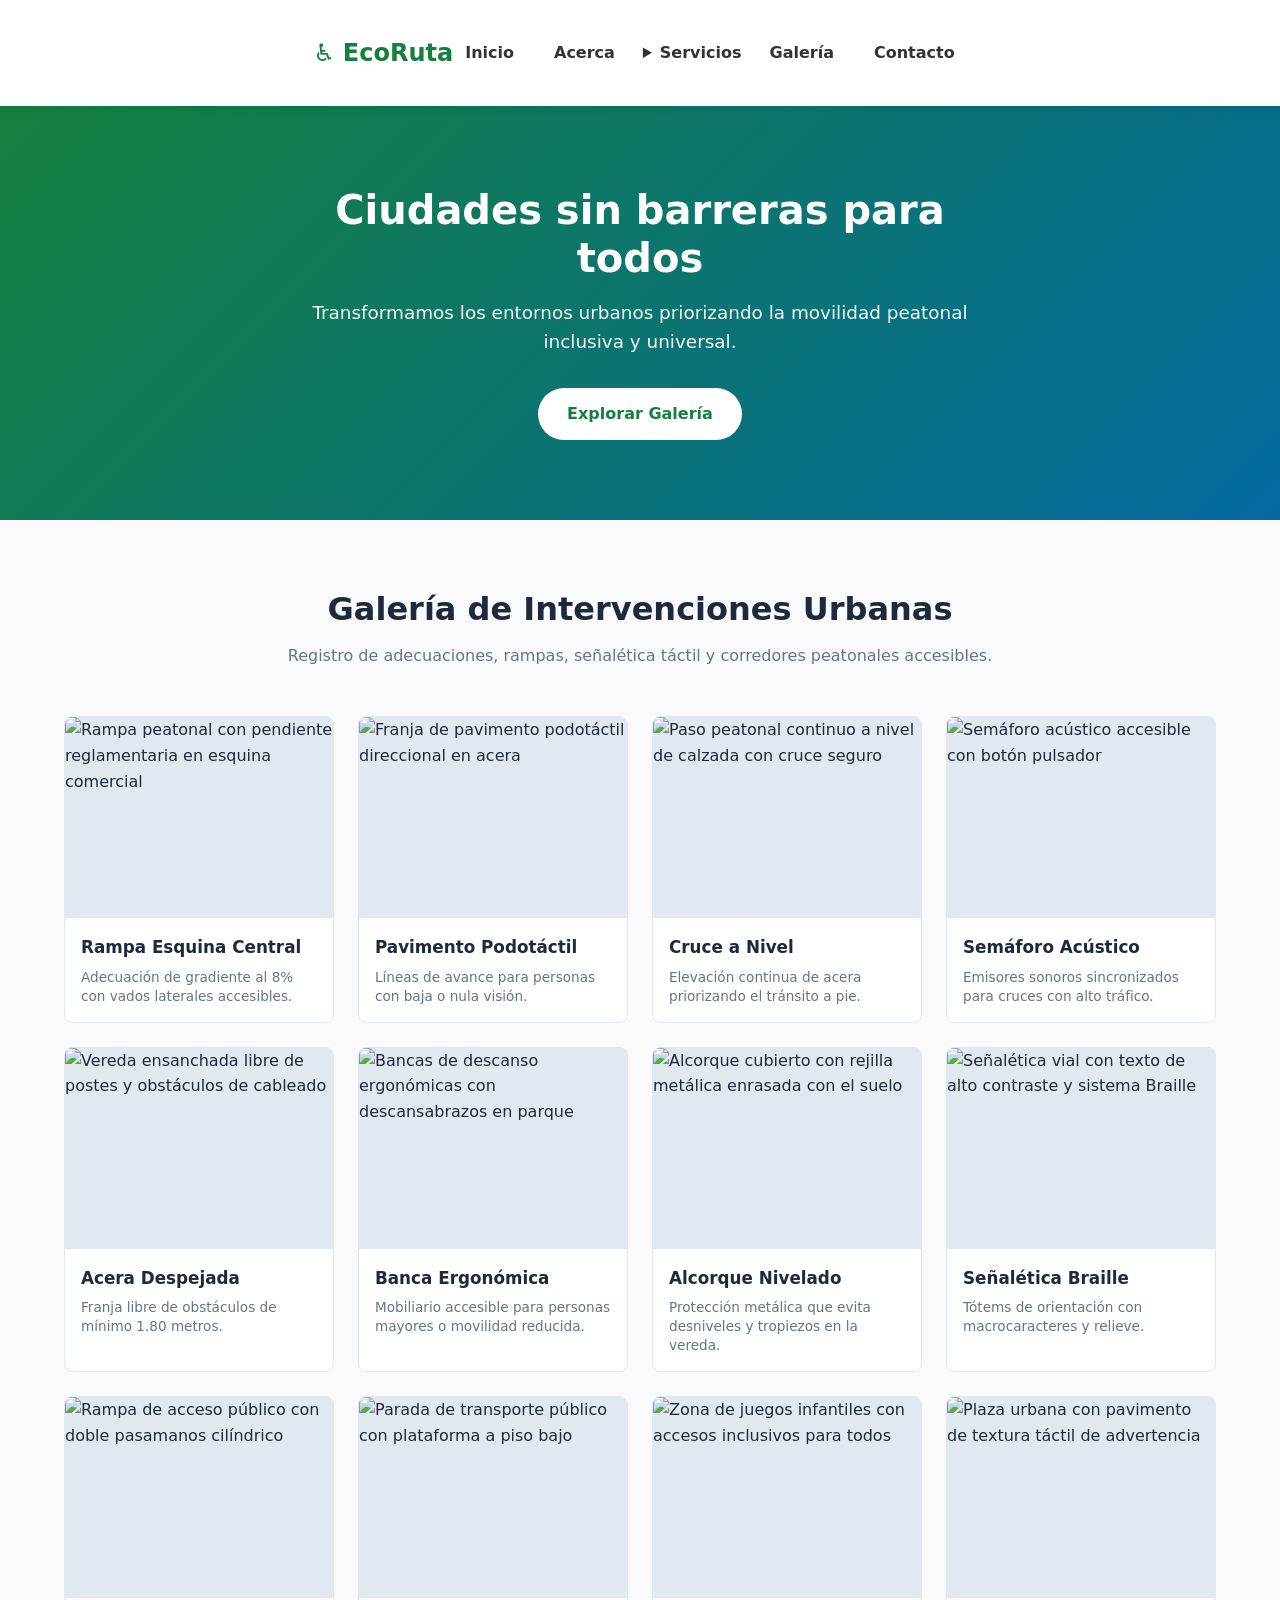
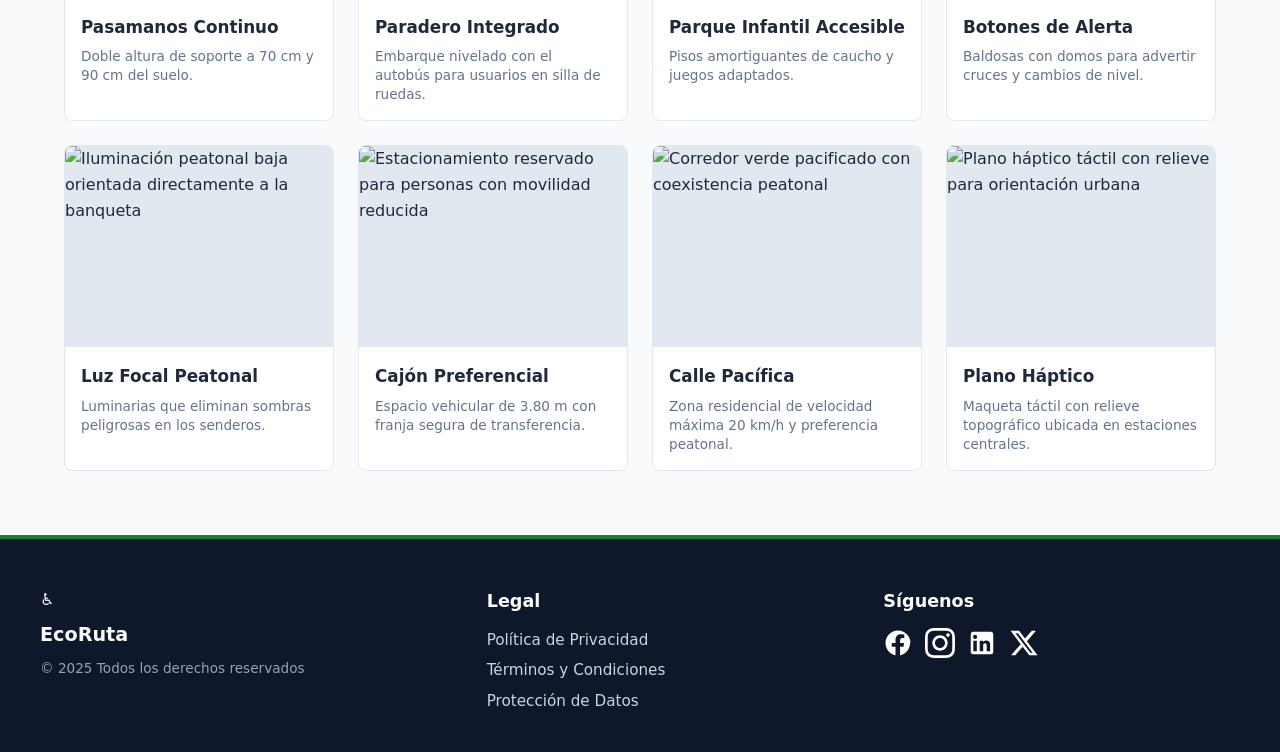
==== index.html @ 99cff878 "Add files via upload" ====
<!DOCTYPE html>
<html lang="es">
<head>
  <meta charset="UTF-8">
  <meta name="viewport" content="width=device-width, initial-scale=1.0">
  <title>EcoRuta - Movilidad Urbana Accesible</title>
  <!-- Hojas de estilo -->
  <link rel="stylesheet" href="estilos.css">
  <link rel="stylesheet" href="he_pie.css">
  <!-- Script del menú responsive -->
  <script src="js/menu.js" defer></script>
</head>
<body>

  <!-- Cabecera y Menú de Navegación -->
  <header class="cabecera">
    <div class="contenedor barra">
      <div class="logo">
        <span class="icono-logo" aria-hidden="true">♿</span> EcoRuta
      </div>
      
      <button id="boton-menu" class="hamburguesa" type="button"
              aria-controls="navegacion" aria-expanded="false" aria-label="Abrir menú">
        <span class="lineas" aria-hidden="true"><span></span><span></span><span></span></span>
        <span id="texto-menu">Menú</span>
      </button>

      <nav id="navegacion" class="navegacion" aria-label="Menú principal">
        <ul class="menu menu-horizontal">
          <li><a href="#inicio">Inicio</a></li>
          <li><a href="#acerca">Acerca</a></li>
          <li class="item-con-submenu">
            <details id="resolver" class="desplegable">
              <summary>Servicios</summary>
              <ul class="submenu submenu-vertical">
                <li><a href="#auditorias">Auditorías Urbanas</a></li>
                <li><a href="#mapas">Mapeo Accesible</a></li>
                <li><a href="#talleres">Talleres y Asesorías</a></li>
              </ul>
            </details>
          </li>
          <li><a href="#galeria">Galería</a></li>
          <li><a href="#contacto">Contacto</a></li>
        </ul>
      </nav>
    </div>
  </header>

  <main>
    <!-- Sección Principal / Hero -->
    <section id="inicio" class="seccion hero">
      <div class="hero-contenido">
        <h1>Ciudades sin barreras para todos</h1>
        <p>Transformamos los entornos urbanos priorizando la movilidad peatonal inclusiva y universal.</p>
        <a href="#galeria" class="boton-cta">Explorar Galería</a>
      </div>
    </section>

    <!-- Sección de Galería -->
    <section id="galeria" class="seccion seccion-galeria">
      <div class="encabezado-seccion">
        <h2>Galería de Intervenciones Urbanas</h2>
        <p>Registro de adecuaciones, rampas, señalética táctil y corredores peatonales accesibles.</p>
      </div>

      <div class="galeria-rejilla">
        <!-- Tarjeta 1 -->
        <article class="tarjeta-galeria">
          <div class="contenedor-img">
            <img src="https://picsum.photos/seed/er1/400/300" alt="Rampa peatonal con pendiente reglamentaria en esquina comercial" loading="lazy">
          </div>
          <div class="info-tarjeta">
            <h3>Rampa Esquina Central</h3>
            <p>Adecuación de gradiente al 8% con vados laterales accesibles.</p>
          </div>
        </article>

        <!-- Tarjeta 2 -->
        <article class="tarjeta-galeria">
          <div class="contenedor-img">
            <img src="https://picsum.photos/seed/er2/400/300" alt="Franja de pavimento podotáctil direccional en acera" loading="lazy">
          </div>
          <div class="info-tarjeta">
            <h3>Pavimento Podotáctil</h3>
            <p>Líneas de avance para personas con baja o nula visión.</p>
          </div>
        </article>

        <!-- Tarjeta 3 -->
        <article class="tarjeta-galeria">
          <div class="contenedor-img">
            <img src="https://picsum.photos/seed/er3/400/300" alt="Paso peatonal continuo a nivel de calzada con cruce seguro" loading="lazy">
          </div>
          <div class="info-tarjeta">
            <h3>Cruce a Nivel</h3>
            <p>Elevación continua de acera priorizando el tránsito a pie.</p>
          </div>
        </article>

        <!-- Tarjeta 4 -->
        <article class="tarjeta-galeria">
          <div class="contenedor-img">
            <img src="https://picsum.photos/seed/er4/400/300" alt="Semáforo acústico accesible con botón pulsador" loading="lazy">
          </div>
          <div class="info-tarjeta">
            <h3>Semáforo Acústico</h3>
            <p>Emisores sonoros sincronizados para cruces con alto tráfico.</p>
          </div>
        </article>

        <!-- Tarjeta 5 -->
        <article class="tarjeta-galeria">
          <div class="contenedor-img">
            <img src="https://picsum.photos/seed/er5/400/300" alt="Vereda ensanchada libre de postes y obstáculos de cableado" loading="lazy">
          </div>
          <div class="info-tarjeta">
            <h3>Acera Despejada</h3>
            <p>Franja libre de obstáculos de mínimo 1.80 metros.</p>
          </div>
        </article>

        <!-- Tarjeta 6 -->
        <article class="tarjeta-galeria">
          <div class="contenedor-img">
            <img src="https://picsum.photos/seed/er6/400/300" alt="Bancas de descanso ergonómicas con descansabrazos en parque" loading="lazy">
          </div>
          <div class="info-tarjeta">
            <h3>Banca Ergonómica</h3>
            <p>Mobiliario accesible para personas mayores o movilidad reducida.</p>
          </div>
        </article>

        <!-- Tarjeta 7 -->
        <article class="tarjeta-galeria">
          <div class="contenedor-img">
            <img src="https://picsum.photos/seed/er7/400/300" alt="Alcorque cubierto con rejilla metálica enrasada con el suelo" loading="lazy">
          </div>
          <div class="info-tarjeta">
            <h3>Alcorque Nivelado</h3>
            <p>Protección metálica que evita desniveles y tropiezos en la vereda.</p>
          </div>
        </article>

        <!-- Tarjeta 8 -->
        <article class="tarjeta-galeria">
          <div class="contenedor-img">
            <img src="https://picsum.photos/seed/er8/400/300" alt="Señalética vial con texto de alto contraste y sistema Braille" loading="lazy">
          </div>
          <div class="info-tarjeta">
            <h3>Señalética Braille</h3>
            <p>Tótems de orientación con macrocaracteres y relieve.</p>
          </div>
        </article>

        <!-- Tarjeta 9 -->
        <article class="tarjeta-galeria">
          <div class="contenedor-img">
            <img src="https://picsum.photos/seed/er9/400/300" alt="Rampa de acceso público con doble pasamanos cilíndrico" loading="lazy">
          </div>
          <div class="info-tarjeta">
            <h3>Pasamanos Continuo</h3>
            <p>Doble altura de soporte a 70 cm y 90 cm del suelo.</p>
          </div>
        </article>

        <!-- Tarjeta 10 -->
        <article class="tarjeta-galeria">
          <div class="contenedor-img">
            <img src="https://picsum.photos/seed/er10/400/300" alt="Parada de transporte público con plataforma a piso bajo" loading="lazy">
          </div>
          <div class="info-tarjeta">
            <h3>Paradero Integrado</h3>
            <p>Embarque nivelado con el autobús para usuarios en silla de ruedas.</p>
          </div>
        </article>

        <!-- Tarjeta 11 -->
        <article class="tarjeta-galeria">
          <div class="contenedor-img">
            <img src="https://picsum.photos/seed/er11/400/300" alt="Zona de juegos infantiles con accesos inclusivos para todos" loading="lazy">
          </div>
          <div class="info-tarjeta">
            <h3>Parque Infantil Accesible</h3>
            <p>Pisos amortiguantes de caucho y juegos adaptados.</p>
          </div>
        </article>

        <!-- Tarjeta 12 -->
        <article class="tarjeta-galeria">
          <div class="contenedor-img">
            <img src="https://picsum.photos/seed/er12/400/300" alt="Plaza urbana con pavimento de textura táctil de advertencia" loading="lazy">
          </div>
          <div class="info-tarjeta">
            <h3>Botones de Alerta</h3>
            <p>Baldosas con domos para advertir cruces y cambios de nivel.</p>
          </div>
        </article>

        <!-- Tarjeta 13 -->
        <article class="tarjeta-galeria">
          <div class="contenedor-img">
            <img src="https://picsum.photos/seed/er13/400/300" alt="Iluminación peatonal baja orientada directamente a la banqueta" loading="lazy">
          </div>
          <div class="info-tarjeta">
            <h3>Luz Focal Peatonal</h3>
            <p>Luminarias que eliminan sombras peligrosas en los senderos.</p>
          </div>
        </article>

        <!-- Tarjeta 14 -->
        <article class="tarjeta-galeria">
          <div class="contenedor-img">
            <img src="https://picsum.photos/seed/er14/400/300" alt="Estacionamiento reservado para personas con movilidad reducida" loading="lazy">
          </div>
          <div class="info-tarjeta">
            <h3>Cajón Preferencial</h3>
            <p>Espacio vehicular de 3.80 m con franja segura de transferencia.</p>
          </div>
        </article>

        <!-- Tarjeta 15 -->
        <article class="tarjeta-galeria">
          <div class="contenedor-img">
            <img src="https://picsum.photos/seed/er15/400/300" alt="Corredor verde pacificado con coexistencia peatonal" loading="lazy">
          </div>
          <div class="info-tarjeta">
            <h3>Calle Pacífica</h3>
            <p>Zona residencial de velocidad máxima 20 km/h y preferencia peatonal.</p>
          </div>
        </article>

        <!-- Tarjeta 16 -->
        <article class="tarjeta-galeria">
          <div class="contenedor-img">
            <img src="https://picsum.photos/seed/er16/400/300" alt="Plano háptico táctil con relieve para orientación urbana" loading="lazy">
          </div>
          <div class="info-tarjeta">
            <h3>Plano Háptico</h3>
            <p>Maqueta táctil con relieve topográfico ubicada en estaciones centrales.</p>
          </div>
        </article>
      </div>
    </section>
  </main>

  <!-- Pie de página corregido (mantiene la misma estructura original con íconos que no se rompen) -->
  <footer id="contacto" class="footer">
    <div class="footer-container">
      <div class="footer-brand">
        <span class="footer-logo" aria-hidden="true">♿</span>
        <p class="brand-nombre">EcoRuta</p>
        <small>© 2025 Todos los derechos reservados</small>
      </div>

      <div class="footer-links">
        <h4>Legal</h4>
        <a href="documentos/politica_aip.pdf">Política de Privacidad</a>
        <a href="https://www.godaddy.com/resources/es/recursos/como-definir-los-terminos-y-condiciones-y-la-politica-de-privacidad-de-tu-tienda-online" target="_blank" rel="noopener noreferrer">Términos y Condiciones</a>
        <a href="documentos/LEY29733.pdf">Protección de Datos</a>
      </div>

      <div class="footer-social">
        <h4>Síguenos</h4>
        <div class="social-icons">
          <!-- Facebook -->
          <a href="#" aria-label="Facebook">
            <svg class="social-icon" viewBox="0 0 24 24" width="24" height="24" fill="currentColor">
              <path d="M22 12c0-5.52-4.48-10-10-10S2 6.48 2 12c0 4.84 3.44 8.87 8 9.8V15H7v-3h3V9.5C10 6.57 11.76 5 14.42 5c1.27 0 2.6.23 2.6.23v2.85h-1.46c-1.45 0-1.9.9-1.9 1.83V12h3.2l-.51 3h-2.69v6.8c4.56-.93 8-4.96 8-9.8z"/>
            </svg>
          </a>
          <!-- Instagram -->
          <a href="#" aria-label="Instagram">
            <svg class="social-icon" viewBox="0 0 24 24" width="24" height="24" fill="currentColor">
              <path d="M12 2.163c3.204 0 3.584.012 4.85.07 3.252.148 4.771 1.691 4.919 4.919.058 1.265.069 1.645.069 4.849 0 3.205-.012 3.584-.069 4.849-.149 3.225-1.664 4.771-4.919 4.919-1.266.058-1.644.07-4.85.07-3.204 0-3.584-.012-4.849-.07-3.26-.149-4.771-1.699-4.919-4.92-.058-1.265-.07-1.644-.07-4.849 0-3.204.013-3.583.07-4.849.149-3.227 1.664-4.771 4.919-4.919 1.266-.057 1.645-.069 4.849-.069zm0-2.163c-3.259 0-3.667.014-4.947.072-4.358.2-6.78 2.618-6.98 6.98-.059 1.281-.073 1.689-.073 4.948 0 3.259.014 3.668.072 4.948.2 4.358 2.618 6.78 6.98 6.98 1.281.058 1.689.072 4.948.072 3.259 0 3.668-.014 4.948-.072 4.354-.2 6.782-2.618 6.979-6.98.059-1.28.073-1.689.073-4.948 0-3.259-.014-3.667-.072-4.947-.196-4.354-2.617-6.78-6.979-6.98-1.281-.059-1.69-.073-4.949-.073zm0 5.838c-3.403 0-6.162 2.759-6.162 6.162s2.759 6.163 6.162 6.163 6.162-2.759 6.162-6.163c0-3.403-2.759-6.162-6.162-6.162zm0 10.162c-2.209 0-4-1.79-4-4 0-2.209 1.791-4 4-4s4 1.791 4 4c0 2.21-1.791 4-4 4zm6.406-11.845c-.796 0-1.441.645-1.441 1.44s.645 1.44 1.441 1.44c.795 0 1.439-.645 1.439-1.44s-.644-1.44-1.439-1.44z"/>
            </svg>
          </a>
          <!-- LinkedIn -->
          <a href="#" aria-label="LinkedIn">
            <svg class="social-icon" viewBox="0 0 24 24" width="24" height="24" fill="currentColor">
              <path d="M19 3a2 2 0 0 1 2 2v14a2 2 0 0 1-2 2H5a2 2 0 0 1-2-2V5a2 2 0 0 1 2-2h14m-.5 15.5v-5.3a3.26 3.26 0 0 0-3.26-3.26c-.85 0-1.84.52-2.28 1.3v-1.11h-2.79v8.37h2.79v-4.93c0-.77.62-1.4 1.39-1.4a1.4 1.4 0 0 1 1.4 1.4v4.93h2.75M6.46 8.76a1.64 1.64 0 1 0 0-3.28 1.64 1.64 0 0 0 0 3.28m1.39 9.74v-8.37H5.07v8.37h2.78z"/>
            </svg>
          </a>
          <!-- Twitter / X -->
          <a href="#" aria-label="Twitter">
            <svg class="social-icon" viewBox="0 0 24 24" width="24" height="24" fill="currentColor">
              <path d="M18.244 2.25h3.308l-7.227 8.26 8.502 11.24H16.17l-5.214-6.817L4.99 21.75H1.68l7.73-8.835L1.254 2.25H8.08l4.713 6.231zm-1.161 17.52h1.833L7.084 4.126H5.117z"/>
            </svg>
          </a>
        </div>
      </div>
    </div>
  </footer>

</body>
</html>
---- estilos.css ----
/* --- 1. Variables Globales y Reseteo --- */
:root {
  --color-primario: #15803d;
  --color-primario-oscuro: #166534;
  --color-secundario: #0284c7;
  --color-fondo: #f8fafc;
  --color-superficie: #ffffff;
  --color-texto: #1e293b;
  --color-texto-suave: #64748b;
  --color-borde: #e2e8f0;
  --fuente-principal: system-ui, -apple-system, "Segoe UI", Roboto, sans-serif;
}

* {
  margin: 0;
  padding: 0;
  box-sizing: border-box;
}

html {
  scroll-behavior: smooth;
  font-family: var(--fuente-principal);
}

body {
  background-color: var(--color-fondo);
  color: var(--color-texto);
  line-height: 1.6;
}

/* --- 2. Cabecera y Navegación --- */
.cabecera {
  display: flex;
  justify-content: space-between;
  align-items: center;
  padding: 1rem 2.5rem;
  background-color: var(--color-superficie);
  box-shadow: 0 2px 8px rgba(0, 0, 0, 0.08);
  position: sticky;
  top: 0;
  z-index: 100;
}

.logo {
  font-size: 1.5rem;
  font-weight: 700;
  color: var(--color-primario);
  display: flex;
  align-items: center;
  gap: 0.5rem;
}

.menu-horizontal {
  display: flex;
  list-style: none;
  gap: 1.5rem;
}

.menu-horizontal li {
  position: relative;
}

.menu-horizontal a {
  text-decoration: none;
  color: var(--color-texto);
  font-weight: 500;
  padding: 0.5rem 0.75rem;
  display: block;
  border-radius: 6px;
  transition: color 0.2s, background-color 0.2s;
}

.menu-horizontal a:hover,
.menu-horizontal a:focus {
  color: var(--color-primario);
  background-color: #f0fdf4;
}

/* Submenú vertical */
.submenu-vertical {
  display: none;
  position: absolute;
  top: 100%;
  left: 0;
  background-color: var(--color-superficie);
  list-style: none;
  min-width: 200px;
  box-shadow: 0 4px 12px rgba(0, 0, 0, 0.12);
  border-radius: 6px;
  padding: 0.5rem 0;
  border: 1px solid var(--color-borde);
}

.submenu-vertical li a {
  padding: 0.6rem 1rem;
  font-size: 0.9rem;
}

/* Mostrar menú en hover y focus-within */
.item-con-submenu:hover .submenu-vertical,
.item-con-submenu:focus-within .submenu-vertical {
  display: block;
}

/* --- 3. Hero / Sección de Inicio --- */
.hero {
  background: linear-gradient(135deg, #15803d, #0369a1);
  color: #ffffff;
  padding: 5rem 1.5rem;
  text-align: center;
}

.hero-contenido {
  max-width: 700px;
  margin: 0 auto;
}

.hero h1 {
  font-size: 2.5rem;
  margin-bottom: 1rem;
  line-height: 1.2;
}

.hero p {
  font-size: 1.15rem;
  margin-bottom: 2rem;
  opacity: 0.95;
}

.boton-cta {
  display: inline-block;
  background-color: #ffffff;
  color: var(--color-primario);
  padding: 0.8rem 1.8rem;
  text-decoration: none;
  font-weight: 700;
  border-radius: 9999px;
  transition: transform 0.2s, background-color 0.2s;
}

.boton-cta:hover {
  background-color: #f1f5f9;
  transform: translateY(-2px);
}

/* --- 4. Galería Rejilla --- */
.seccion-galeria {
  max-width: 1200px;
  margin: 0 auto;
  padding: 4rem 1.5rem;
}

.encabezado-seccion {
  text-align: center;
  margin-bottom: 3rem;
}

.encabezado-seccion h2 {
  font-size: 2rem;
  color: var(--color-texto);
  margin-bottom: 0.5rem;
}

.encabezado-seccion p {
  color: var(--color-texto-suave);
}

.galeria-rejilla {
  display: grid;
  grid-template-columns: repeat(4, 1fr);
  gap: 1.5rem;
}

.tarjeta-galeria {
  background-color: var(--color-superficie);
  border: 1px solid var(--color-borde);
  border-radius: 8px;
  overflow: hidden;
  display: flex;
  flex-direction: column;
  transition: transform 0.2s, box-shadow 0.2s;
}

.tarjeta-galeria:hover {
  transform: translateY(-4px);
  box-shadow: 0 10px 18px rgba(0, 0, 0, 0.08);
}

.contenedor-img {
  width: 100%;
  aspect-ratio: 4 / 3;
  overflow: hidden;
  background-color: #e2e8f0;
}

.contenedor-img img {
  width: 100%;
  height: 100%;
  object-fit: cover;
  display: block;
}

.info-tarjeta {
  padding: 1rem;
  display: flex;
  flex-direction: column;
  flex-grow: 1;
}

.info-tarjeta h3 {
  font-size: 1.05rem;
  margin-bottom: 0.4rem;
  color: var(--color-texto);
}

.info-tarjeta p {
  font-size: 0.85rem;
  color: var(--color-texto-suave);
  line-height: 1.4;
}

/* --- 5. Media Queries Responsivas --- */
@media (max-width: 992px) {
  .galeria-rejilla {
    grid-template-columns: repeat(2, 1fr);
  }
}

@media (max-width: 600px) {
  .cabecera {
    flex-direction: column;
    gap: 1rem;
    padding: 1rem;
  }

  .menu-horizontal {
    flex-wrap: wrap;
    justify-content: center;
    gap: 0.5rem;
  }

  .galeria-rejilla {
    grid-template-columns: 1fr;
  }

  .hero h1 {
    font-size: 1.8rem;
  }
}

/* --- ESTILOS BASE DE LA CABECERA --- */
.cabecera {
  position: sticky;
  top: 0;
  background: #ffffff;
  box-shadow: 0 2px 10px rgba(0,0,0,0.1);
  z-index: 1000;
}

.contenedor.barra {
  display: flex;
  justify-content: space-between;
  align-items: center;
  padding: 1rem 5%;
  max-width: 1200px;
  margin: 0 auto;
}

.marca {
  font-size: 1.5rem;
  font-weight: bold;
  text-decoration: none;
  color: #333;
  display: flex;
  align-items: center;
  gap: 10px;
}

/* --- ESTILOS DEL BOTÓN HAMBURGUESA --- */
.hamburguesa {
  background: none;
  border: 2px solid #333;
  padding: 0.5rem;
  cursor: pointer;
  border-radius: 4px;
  display: flex;
  align-items: center;
  gap: 8px;
}

.lineas {
  display: flex;
  flex-direction: column;
  gap: 4px;
}

.lineas span {
  display: block;
  width: 25px;
  height: 3px;
  background-color: #333;
  border-radius: 2px;
}

/* --- NAVEGACIÓN MÓVIL (Por defecto) --- */
.navegacion {
  display: none;
  position: absolute;
  top: 100%;
  left: 0;
  width: 100%;
  background: #fff;
  padding: 1rem 5%;
  box-shadow: 0 4px 6px rgba(0,0,0,0.1);
}

.navegacion.abierto {
  display: block;
}

.menu {
  list-style: none;
  padding: 0;
  margin: 0;
  display: flex;
  flex-direction: column;
  gap: 1rem;
}

.menu a, .desplegable summary {
  text-decoration: none;
  color: #333;
  font-weight: 600;
  cursor: pointer;
}

/* Submenú */
.submenu {
  list-style: none;
  padding-left: 1.5rem;
  margin-top: 0.5rem;
  display: flex;
  flex-direction: column;
  gap: 0.8rem;
}

/* --- ESCRITORIO (Media Query) --- */
@media (min-width: 768px) {
  .hamburguesa {
    display: none; /* Ocultar botón en PC */
  }

  .navegacion {
    display: block;
    position: static;
    box-shadow: none;
    padding: 0;
  }

  .menu {
    flex-direction: row;
    align-items: center;
  }

  /* Submenú flotante en PC */
  .desplegable {
    position: relative;
  }

  .desplegable[open] .submenu {
    position: absolute;
    top: 100%;
    left: 0;
    background: #fff;
    padding: 1rem;
    box-shadow: 0 4px 10px rgba(0,0,0,0.1);
    min-width: 200px;
    border-radius: 4px;
  }
}
---- he_pie.css ----
/* --- Footer General --- */
.footer {
  background-color: #0f172a; /* Fondo azul oscuro accesible de buen contraste */
  color: #f8fafc;
  padding: 3rem 1.5rem 2rem;
  font-family: inherit;
  border-top: 4px solid var(--color-primario, #15803d);
}

.footer-container {
  display: flex;
  justify-content: space-between;
  flex-wrap: wrap;
  max-width: 1200px;
  margin: 0 auto;
  gap: 2.5rem;
}

/* Marca */
.footer-brand {
  flex: 1 1 250px;
}

.footer-logo {
  width: 50px;
  height: auto;
  margin-bottom: 0.5rem;
  display: block;
}

.brand-nombre {
  font-weight: 700;
  font-size: 1.2rem;
  margin-bottom: 0.25rem;
}

.footer-brand small {
  color: #94a3b8;
  font-size: 0.85rem;
}

/* Enlaces legales */
.footer-links {
  flex: 1 1 200px;
}

.footer-links h4,
.footer-social h4 {
  font-size: 1.1rem;
  margin-bottom: 0.8rem;
  color: #ffffff;
}

.footer-links a {
  display: block;
  color: #cbd5e1;
  text-decoration: none;
  margin: 0.4rem 0;
  font-size: 0.95rem;
  transition: color 0.2s ease;
}

.footer-links a:hover {
  color: #38bdf8;
  text-decoration: underline;
}

/* Redes sociales */
.footer-social {
  flex: 1 1 200px;
}

.social-icons {
  display: flex;
  gap: 0.75rem;
  align-items: center;
}

.social-icon {
  width: 30px;
  height: 30px;
  filter: brightness(0) invert(1); /* Convierte íconos a blanco para armonizar */
  transition: transform 0.2s ease-in-out, opacity 0.2s ease;
}

.social-icon:hover {
  transform: translateY(-3px) scale(1.1);
  opacity: 0.8;
}

/* Responsivo para móviles */
@media (max-width: 600px) {
  .footer-container {
    flex-direction: column;
    text-align: center;
    gap: 2rem;
  }

  .social-icons {
    justify-content: center;
  }
}
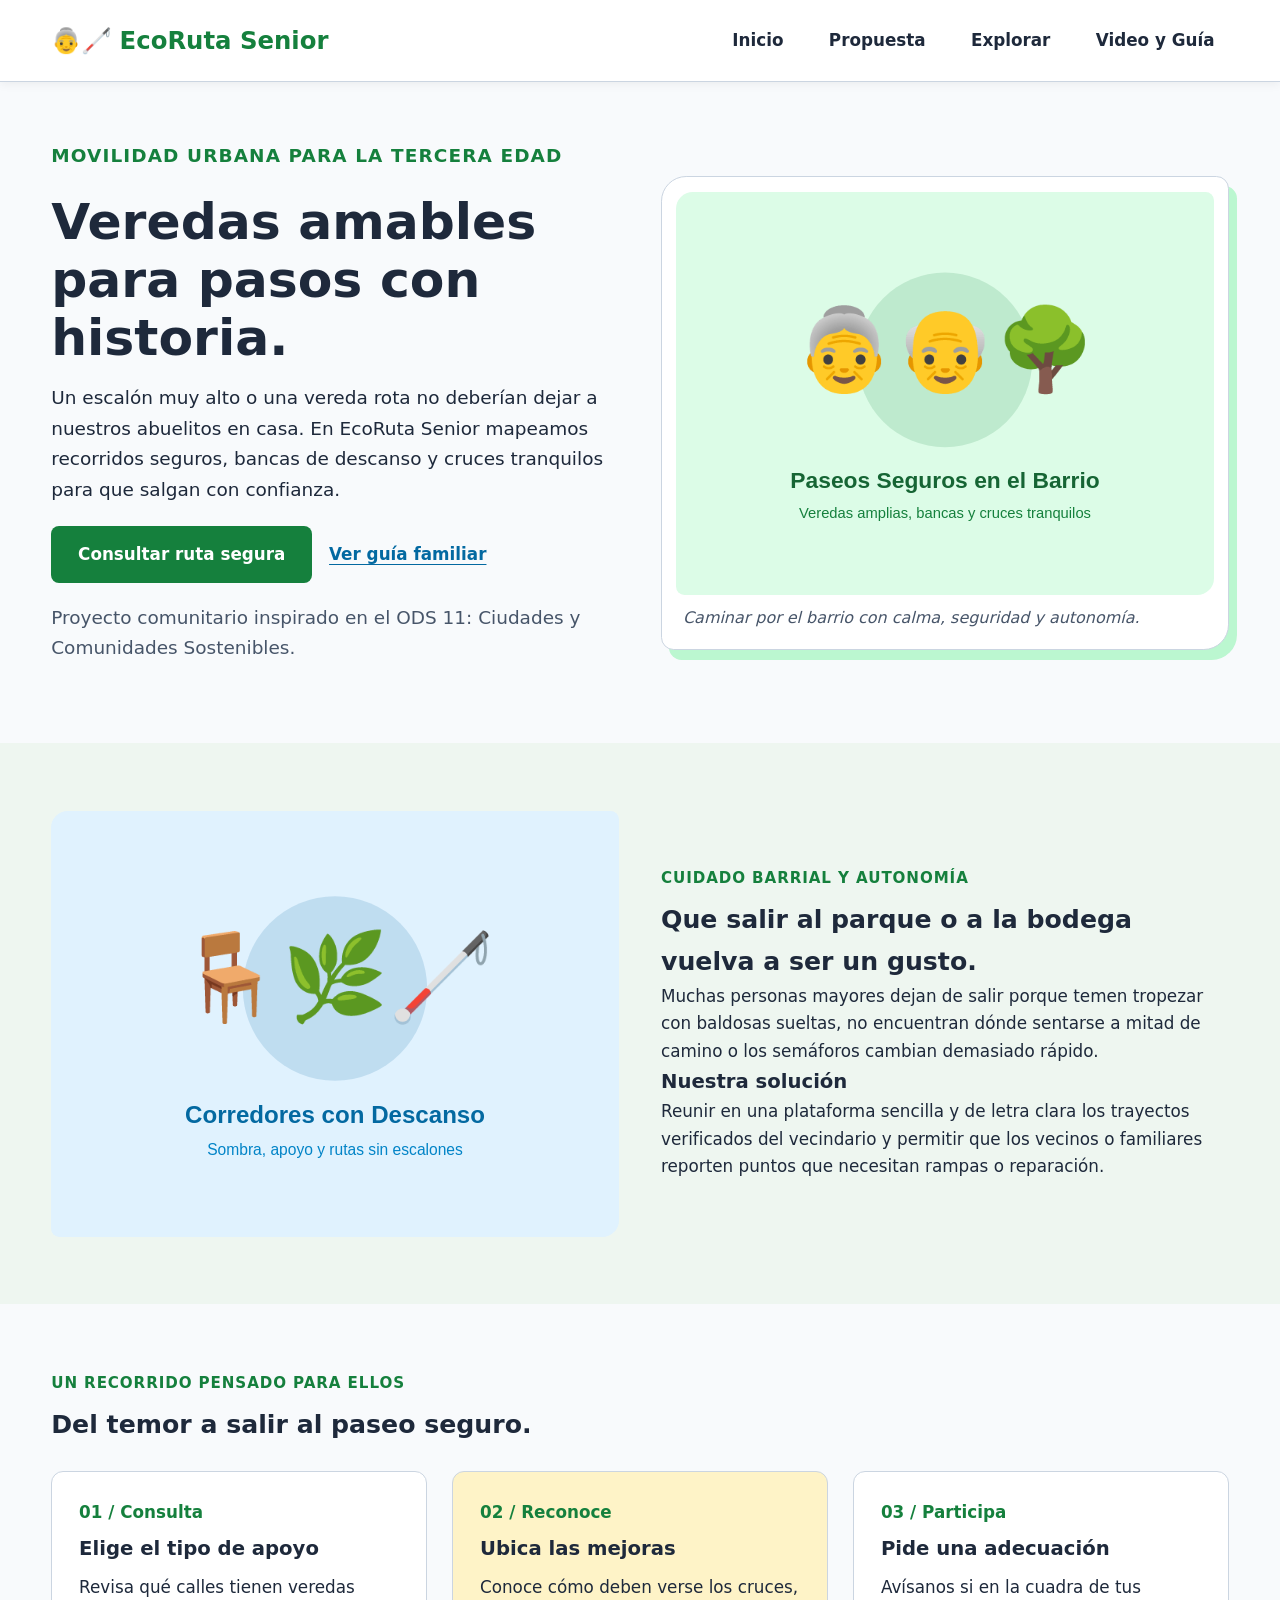
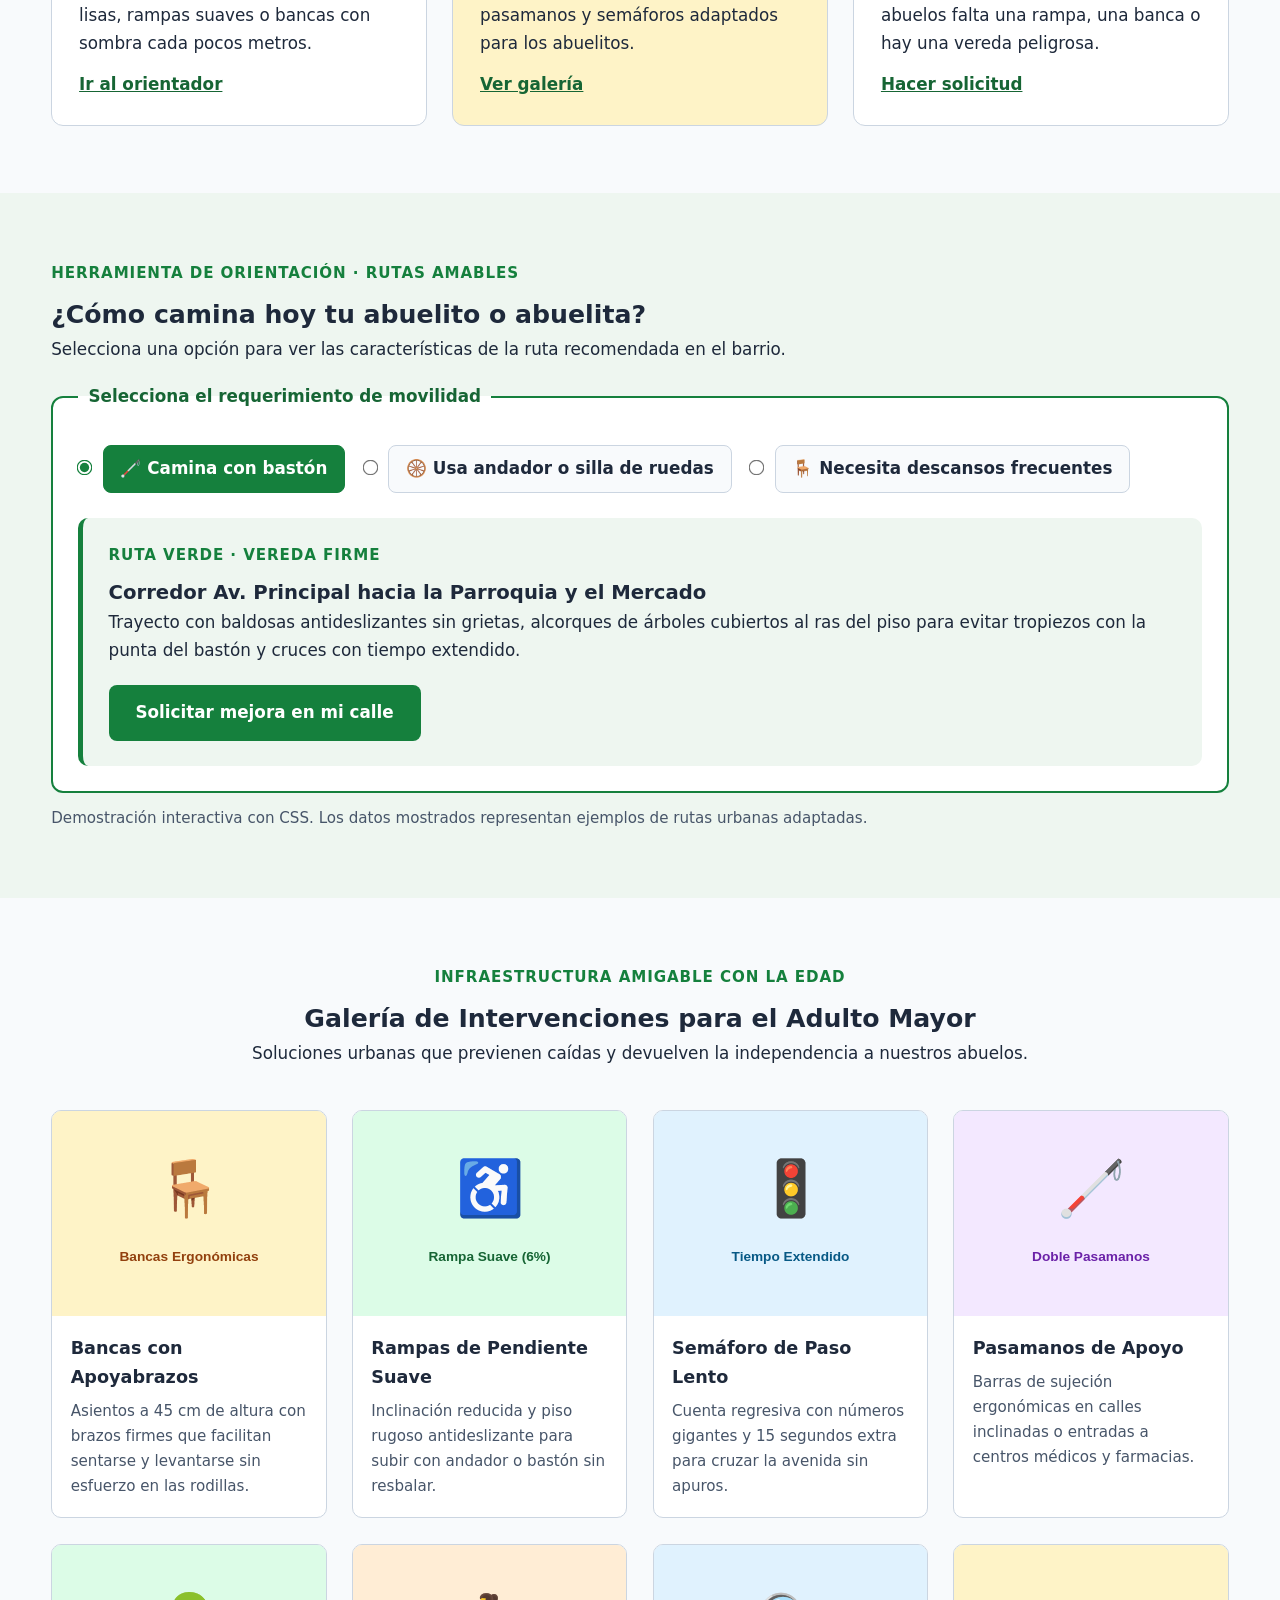
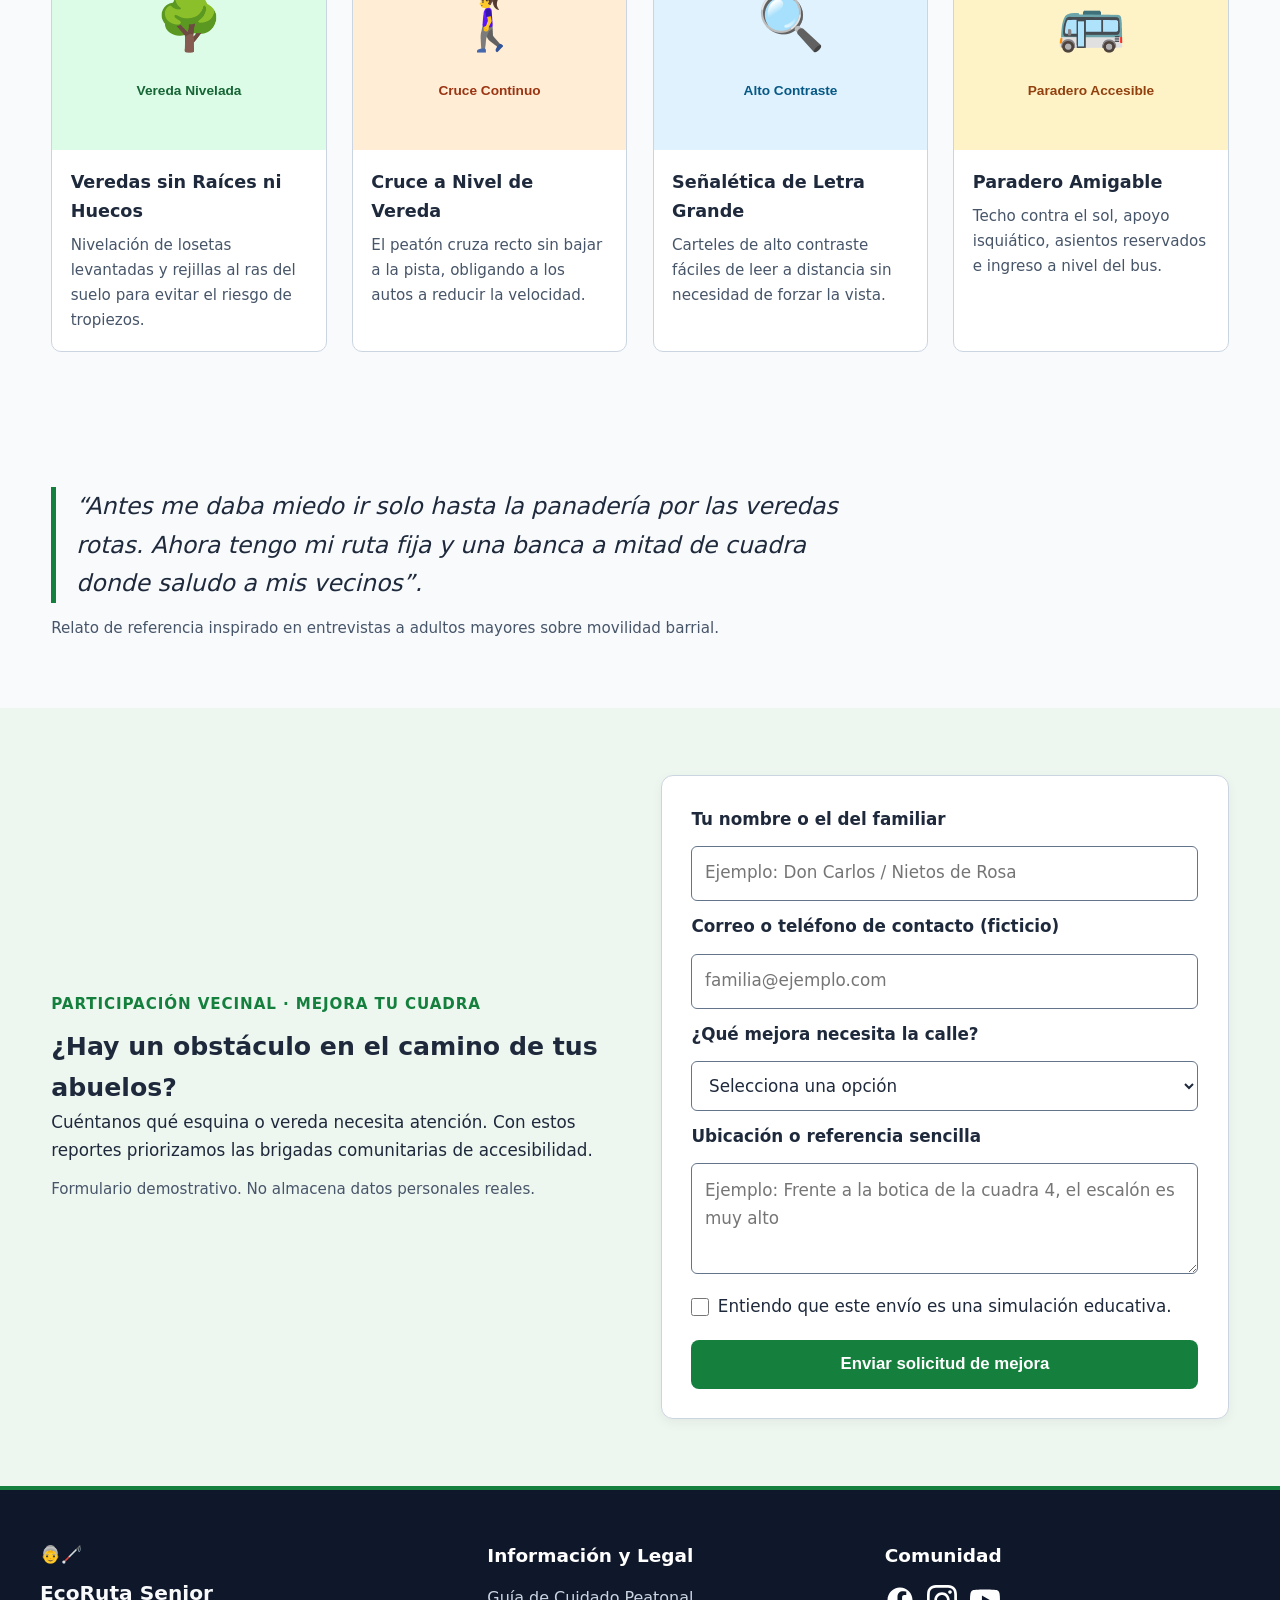
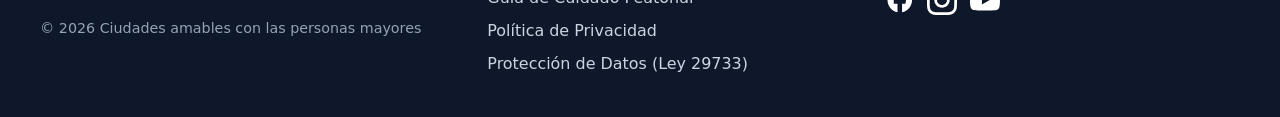
==== commit 55337efd: "index.html" ====
--- a/index.html
+++ b/index.html
@@ -3,7 +3,7 @@
 <head>
   <meta charset="UTF-8">
   <meta name="viewport" content="width=device-width, initial-scale=1.0">
-  <title>EcoRuta - Movilidad Urbana Accesible</title>
+  <title>EcoRuta Senior | Caminatas Seguras para Nuestros Abuelos</title>
   <!-- Hojas de estilo -->
   <link rel="stylesheet" href="estilos.css">
   <link rel="stylesheet" href="he_pie.css">
@@ -12,12 +12,14 @@
 </head>
 <body>
 
+  <a class="saltar" href="#contenido">Saltar al contenido principal</a>
+
   <!-- Cabecera y Menú de Navegación -->
   <header class="cabecera">
     <div class="contenedor barra">
-      <div class="logo">
-        <span class="icono-logo" aria-hidden="true">♿</span> EcoRuta
-      </div>
+      <a class="logo" href="index.html">
+        <span class="icono-logo" aria-hidden="true">👵🦯</span> EcoRuta Senior
+      </a>
       
       <button id="boton-menu" class="hamburguesa" type="button"
               aria-controls="navegacion" aria-expanded="false" aria-label="Abrir menú">
@@ -27,263 +29,305 @@
 
       <nav id="navegacion" class="navegacion" aria-label="Menú principal">
         <ul class="menu menu-horizontal">
-          <li><a href="#inicio">Inicio</a></li>
-          <li><a href="#acerca">Acerca</a></li>
+          <li><a href="index.html#inicio">Inicio</a></li>
+          <li><a href="index.html#nosotros">Propuesta</a></li>
           <li class="item-con-submenu">
             <details id="resolver" class="desplegable">
-              <summary>Servicios</summary>
+              <summary>Explorar</summary>
               <ul class="submenu submenu-vertical">
-                <li><a href="#auditorias">Auditorías Urbanas</a></li>
-                <li><a href="#mapas">Mapeo Accesible</a></li>
-                <li><a href="#talleres">Talleres y Asesorías</a></li>
+                <li><a href="index.html#pasos">Cómo funciona</a></li>
+                <li><a href="index.html#orientador">Buscador de Rutas</a></li>
+                <li><a href="index.html#galeria">Galería Urbana</a></li>
+                <li><a href="index.html#reportar">Solicitar Mejora</a></li>
               </ul>
             </details>
           </li>
-          <li><a href="#galeria">Galería</a></li>
-          <li><a href="#contacto">Contacto</a></li>
+          <li><a href="extra.html">Video y Guía</a></li>
         </ul>
       </nav>
     </div>
   </header>
 
-  <main>
-    <!-- Sección Principal / Hero -->
-    <section id="inicio" class="seccion hero">
+  <main id="contenido">
+    <!-- Sección Principal / Hero en dos columnas -->
+    <section id="inicio" class="hero contenedor dos-columnas" aria-labelledby="titulo">
       <div class="hero-contenido">
-        <h1>Ciudades sin barreras para todos</h1>
-        <p>Transformamos los entornos urbanos priorizando la movilidad peatonal inclusiva y universal.</p>
-        <a href="#galeria" class="boton-cta">Explorar Galería</a>
-      </div>
-    </section>
-
-    <!-- Sección de Galería -->
+        <p class="etiqueta">Movilidad urbana para la tercera edad</p>
+        <h1 id="titulo">Veredas amables para pasos con historia.</h1>
+        <p>Un escalón muy alto o una vereda rota no deberían dejar a nuestros abuelitos en casa. En EcoRuta Senior mapeamos recorridos seguros, bancas de descanso y cruces tranquilos para que salgan con confianza.</p>
+        <div class="acciones-hero">
+          <a href="#orientador" class="boton-cta">Consultar ruta segura</a>
+          <a href="recursos.html" class="enlace-secundario">Ver guía familiar</a>
+        </div>
+        <p class="nota">Proyecto comunitario inspirado en el ODS 11: Ciudades y Comunidades Sostenibles.</p>
+      </div>
+      <figure class="postal">
+        <img class="foto" src="data:image/svg+xml;utf8,<svg xmlns='http://www.w3.org/2000/svg' width='900' height='600' viewBox='0 0 900 600'><rect width='900' height='600' fill='%23dcfce7'/><circle cx='450' cy='250' r='130' fill='%2315803d' opacity='0.15'/><text x='450' y='275' font-size='120' text-anchor='middle'>👵👴🌳</text><text x='450' y='440' font-family='sans-serif' font-size='34' font-weight='bold' fill='%23166534' text-anchor='middle'>Paseos Seguros en el Barrio</text><text x='450' y='485' font-family='sans-serif' font-size='22' fill='%2315803d' text-anchor='middle'>Veredas amplias, bancas y cruces tranquilos</text></svg>" alt="Personas mayores paseando por un parque accesible con veredas amplias" width="900" height="600">
+        <figcaption>Caminar por el barrio con calma, seguridad y autonomía.</figcaption>
+      </figure>
+    </section>
+
+    <!-- Sección Nosotros / Propuesta -->
+    <section id="nosotros" class="seccion fondo">
+      <div class="contenedor dos-columnas">
+        <img class="foto" src="data:image/svg+xml;utf8,<svg xmlns='http://www.w3.org/2000/svg' width='900' height='600' viewBox='0 0 900 600'><rect width='900' height='600' fill='%23e0f2fe'/><circle cx='450' cy='250' r='130' fill='%230369a1' opacity='0.15'/><text x='450' y='275' font-size='120' text-anchor='middle'>🪑🌿🦯</text><text x='450' y='440' font-family='sans-serif' font-size='34' font-weight='bold' fill='%230369a1' text-anchor='middle'>Corredores con Descanso</text><text x='450' y='485' font-family='sans-serif' font-size='22' fill='%230284c7' text-anchor='middle'>Sombra, apoyo y rutas sin escalones</text></svg>" alt="Banca de madera ergonómica en un corredor peatonal arbolado" width="900" height="600" loading="lazy">
+        <div>
+          <p class="etiqueta">Cuidado barrial y autonomía</p>
+          <h2>Que salir al parque o a la bodega vuelva a ser un gusto.</h2>
+          <p>Muchas personas mayores dejan de salir porque temen tropezar con baldosas sueltas, no encuentran dónde sentarse a mitad de camino o los semáforos cambian demasiado rápido.</p>
+          <h3>Nuestra solución</h3>
+          <p>Reunir en una plataforma sencilla y de letra clara los trayectos verificados del vecindario y permitir que los vecinos o familiares reporten puntos que necesitan rampas o reparación.</p>
+        </div>
+      </div>
+    </section>
+
+    <!-- Sección de 3 Pasos -->
+    <section id="pasos" class="seccion contenedor">
+      <p class="etiqueta">Un recorrido pensado para ellos</p>
+      <h2>Del temor a salir al paseo seguro.</h2>
+      <div class="tarjetas">
+        <article class="tarjeta">
+          <span class="numero">01 / Consulta</span>
+          <h3>Elige el tipo de apoyo</h3>
+          <p>Revisa qué calles tienen veredas lisas, rampas suaves o bancas con sombra cada pocos metros.</p>
+          <a href="#orientador">Ir al orientador</a>
+        </article>
+        <article class="tarjeta">
+          <span class="numero">02 / Reconoce</span>
+          <h3>Ubica las mejoras</h3>
+          <p>Conoce cómo deben verse los cruces, pasamanos y semáforos adaptados para los abuelitos.</p>
+          <a href="#galeria">Ver galería</a>
+        </article>
+        <article class="tarjeta">
+          <span class="numero">03 / Participa</span>
+          <h3>Pide una adecuación</h3>
+          <p>Avísanos si en la cuadra de tus abuelos falta una rampa, una banca o hay una vereda peligrosa.</p>
+          <a href="#reportar">Hacer solicitud</a>
+        </article>
+      </div>
+    </section>
+
+    <!-- Orientador Interactivo (Puro CSS con radios) -->
+    <section id="orientador" class="seccion fondo">
+      <div class="contenedor">
+        <p class="etiqueta">Herramienta de orientación · Rutas amables</p>
+        <h2>¿Cómo camina hoy tu abuelito o abuelita?</h2>
+        <p>Selecciona una opción para ver las características de la ruta recomendada en el barrio.</p>
+
+        <fieldset class="orientador">
+          <legend>Selecciona el requerimiento de movilidad</legend>
+          
+          <input type="radio" name="movilidad" id="baston" checked>
+          <label for="baston">🦯 Camina con bastón</label>
+
+          <input type="radio" name="movilidad" id="andador">
+          <label for="andador">🛞 Usa andador o silla de ruedas</label>
+
+          <input type="radio" name="movilidad" id="descanso">
+          <label for="descanso">🪑 Necesita descansos frecuentes</label>
+
+          <div class="resultados">
+            <div class="respuesta baston">
+              <p class="etiqueta">Ruta Verde · Vereda Firme</p>
+              <h3>Corredor Av. Principal hacia la Parroquia y el Mercado</h3>
+              <p>Trayecto con baldosas antideslizantes sin grietas, alcorques de árboles cubiertos al ras del piso para evitar tropiezos con la punta del bastón y cruces con tiempo extendido.</p>
+            </div>
+            <div class="respuesta andador">
+              <p class="etiqueta">Ruta Azul · Cero Escalones</p>
+              <h3>Circuito Parque Central y Centro de Salud</h3>
+              <p>Veredas anchas de más de 1.80 m libres de postes, con rampas continuas de pendiente suave (máximo 6%) en todas las esquinas y pavimento liso sin desniveles.</p>
+            </div>
+            <div class="respuesta descanso">
+              <p class="etiqueta">Ruta Dorada · Paseo con Calma</p>
+              <h3>Alameda de los Abuelos y Zona Comercial</h3>
+              <p>Recorrido arbolado que cuenta con bancas ergonómicas con respaldar y apoyabrazos cada 80 metros, bebederos de agua e iluminación cálida antideslumbrante.</p>
+            </div>
+            <a class="boton-cta boton-oscuro" href="#reportar">Solicitar mejora en mi calle</a>
+          </div>
+        </fieldset>
+        <p class="nota">Demostración interactiva con CSS. Los datos mostrados representan ejemplos de rutas urbanas adaptadas.</p>
+      </div>
+    </section>
+
+    <!-- Sección de Galería (con imágenes vectoriales integradas que nunca fallan) -->
     <section id="galeria" class="seccion seccion-galeria">
       <div class="encabezado-seccion">
-        <h2>Galería de Intervenciones Urbanas</h2>
-        <p>Registro de adecuaciones, rampas, señalética táctil y corredores peatonales accesibles.</p>
+        <p class="etiqueta">Infraestructura amigable con la edad</p>
+        <h2>Galería de Intervenciones para el Adulto Mayor</h2>
+        <p>Soluciones urbanas que previenen caídas y devuelven la independencia a nuestros abuelos.</p>
       </div>
 
       <div class="galeria-rejilla">
         <!-- Tarjeta 1 -->
         <article class="tarjeta-galeria">
           <div class="contenedor-img">
-            <img src="https://picsum.photos/seed/er1/400/300" alt="Rampa peatonal con pendiente reglamentaria en esquina comercial" loading="lazy">
-          </div>
-          <div class="info-tarjeta">
-            <h3>Rampa Esquina Central</h3>
-            <p>Adecuación de gradiente al 8% con vados laterales accesibles.</p>
+            <img src="data:image/svg+xml;utf8,<svg xmlns='http://www.w3.org/2000/svg' width='400' height='300' viewBox='0 0 400 300'><rect width='400' height='300' fill='%23fef3c7'/><text x='200' y='140' font-size='80' text-anchor='middle'>🪑</text><text x='200' y='220' font-family='sans-serif' font-size='20' font-weight='bold' fill='%2392400e' text-anchor='middle'>Bancas Ergonómicas</text></svg>" alt="Bancas de descanso con apoyabrazos en parque" loading="lazy">
+          </div>
+          <div class="info-tarjeta">
+            <h3>Bancas con Apoyabrazos</h3>
+            <p>Asientos a 45 cm de altura con brazos firmes que facilitan sentarse y levantarse sin esfuerzo en las rodillas.</p>
           </div>
         </article>
 
         <!-- Tarjeta 2 -->
         <article class="tarjeta-galeria">
           <div class="contenedor-img">
-            <img src="https://picsum.photos/seed/er2/400/300" alt="Franja de pavimento podotáctil direccional en acera" loading="lazy">
-          </div>
-          <div class="info-tarjeta">
-            <h3>Pavimento Podotáctil</h3>
-            <p>Líneas de avance para personas con baja o nula visión.</p>
+            <img src="data:image/svg+xml;utf8,<svg xmlns='http://www.w3.org/2000/svg' width='400' height='300' viewBox='0 0 400 300'><rect width='400' height='300' fill='%23dcfce7'/><text x='200' y='140' font-size='80' text-anchor='middle'>♿</text><text x='200' y='220' font-family='sans-serif' font-size='20' font-weight='bold' fill='%23166534' text-anchor='middle'>Rampa Suave (6%)</text></svg>" alt="Rampa peatonal de pendiente suave en esquina" loading="lazy">
+          </div>
+          <div class="info-tarjeta">
+            <h3>Rampas de Pendiente Suave</h3>
+            <p>Inclinación reducida y piso rugoso antideslizante para subir con andador o bastón sin resbalar.</p>
           </div>
         </article>
 
         <!-- Tarjeta 3 -->
         <article class="tarjeta-galeria">
           <div class="contenedor-img">
-            <img src="https://picsum.photos/seed/er3/400/300" alt="Paso peatonal continuo a nivel de calzada con cruce seguro" loading="lazy">
-          </div>
-          <div class="info-tarjeta">
-            <h3>Cruce a Nivel</h3>
-            <p>Elevación continua de acera priorizando el tránsito a pie.</p>
+            <img src="data:image/svg+xml;utf8,<svg xmlns='http://www.w3.org/2000/svg' width='400' height='300' viewBox='0 0 400 300'><rect width='400' height='300' fill='%23e0f2fe'/><text x='200' y='140' font-size='80' text-anchor='middle'>🚦</text><text x='200' y='220' font-family='sans-serif' font-size='20' font-weight='bold' fill='%23075985' text-anchor='middle'>Tiempo Extendido</text></svg>" alt="Semáforo peatonal con temporizador grande y sonido" loading="lazy">
+          </div>
+          <div class="info-tarjeta">
+            <h3>Semáforo de Paso Lento</h3>
+            <p>Cuenta regresiva con números gigantes y 15 segundos extra para cruzar la avenida sin apuros.</p>
           </div>
         </article>
 
         <!-- Tarjeta 4 -->
         <article class="tarjeta-galeria">
           <div class="contenedor-img">
-            <img src="https://picsum.photos/seed/er4/400/300" alt="Semáforo acústico accesible con botón pulsador" loading="lazy">
-          </div>
-          <div class="info-tarjeta">
-            <h3>Semáforo Acústico</h3>
-            <p>Emisores sonoros sincronizados para cruces con alto tráfico.</p>
+            <img src="data:image/svg+xml;utf8,<svg xmlns='http://www.w3.org/2000/svg' width='400' height='300' viewBox='0 0 400 300'><rect width='400' height='300' fill='%23f3e8ff'/><text x='200' y='140' font-size='80' text-anchor='middle'>🦯</text><text x='200' y='220' font-family='sans-serif' font-size='20' font-weight='bold' fill='%236b21a8' text-anchor='middle'>Doble Pasamanos</text></svg>" alt="Pasamanos continuo en desnivel de vereda" loading="lazy">
+          </div>
+          <div class="info-tarjeta">
+            <h3>Pasamanos de Apoyo</h3>
+            <p>Barras de sujeción ergonómicas en calles inclinadas o entradas a centros médicos y farmacias.</p>
           </div>
         </article>
 
         <!-- Tarjeta 5 -->
         <article class="tarjeta-galeria">
           <div class="contenedor-img">
-            <img src="https://picsum.photos/seed/er5/400/300" alt="Vereda ensanchada libre de postes y obstáculos de cableado" loading="lazy">
-          </div>
-          <div class="info-tarjeta">
-            <h3>Acera Despejada</h3>
-            <p>Franja libre de obstáculos de mínimo 1.80 metros.</p>
+            <img src="data:image/svg+xml;utf8,<svg xmlns='http://www.w3.org/2000/svg' width='400' height='300' viewBox='0 0 400 300'><rect width='400' height='300' fill='%23dcfce7'/><text x='200' y='140' font-size='80' text-anchor='middle'>🌳</text><text x='200' y='220' font-family='sans-serif' font-size='20' font-weight='bold' fill='%23166534' text-anchor='middle'>Vereda Nivelada</text></svg>" alt="Rejilla nivelada en base de árbol sobre la vereda" loading="lazy">
+          </div>
+          <div class="info-tarjeta">
+            <h3>Veredas sin Raíces ni Huecos</h3>
+            <p>Nivelación de losetas levantadas y rejillas al ras del suelo para evitar el riesgo de tropiezos.</p>
           </div>
         </article>
 
         <!-- Tarjeta 6 -->
         <article class="tarjeta-galeria">
           <div class="contenedor-img">
-            <img src="https://picsum.photos/seed/er6/400/300" alt="Bancas de descanso ergonómicas con descansabrazos en parque" loading="lazy">
-          </div>
-          <div class="info-tarjeta">
-            <h3>Banca Ergonómica</h3>
-            <p>Mobiliario accesible para personas mayores o movilidad reducida.</p>
+            <img src="data:image/svg+xml;utf8,<svg xmlns='http://www.w3.org/2000/svg' width='400' height='300' viewBox='0 0 400 300'><rect width='400' height='300' fill='%23ffedd5'/><text x='200' y='140' font-size='80' text-anchor='middle'>🚶‍♀️</text><text x='200' y='220' font-family='sans-serif' font-size='20' font-weight='bold' fill='%239a3412' text-anchor='middle'>Cruce Continuo</text></svg>" alt="Cruce peatonal elevado al mismo nivel de la vereda" loading="lazy">
+          </div>
+          <div class="info-tarjeta">
+            <h3>Cruce a Nivel de Vereda</h3>
+            <p>El peatón cruza recto sin bajar a la pista, obligando a los autos a reducir la velocidad.</p>
           </div>
         </article>
 
         <!-- Tarjeta 7 -->
         <article class="tarjeta-galeria">
           <div class="contenedor-img">
-            <img src="https://picsum.photos/seed/er7/400/300" alt="Alcorque cubierto con rejilla metálica enrasada con el suelo" loading="lazy">
-          </div>
-          <div class="info-tarjeta">
-            <h3>Alcorque Nivelado</h3>
-            <p>Protección metálica que evita desniveles y tropiezos en la vereda.</p>
+            <img src="data:image/svg+xml;utf8,<svg xmlns='http://www.w3.org/2000/svg' width='400' height='300' viewBox='0 0 400 300'><rect width='400' height='300' fill='%23e0f2fe'/><text x='200' y='140' font-size='80' text-anchor='middle'>🔍</text><text x='200' y='220' font-family='sans-serif' font-size='20' font-weight='bold' fill='%23075985' text-anchor='middle'>Alto Contraste</text></svg>" alt="Letrero de orientación urbana con letras grandes" loading="lazy">
+          </div>
+          <div class="info-tarjeta">
+            <h3>Señalética de Letra Grande</h3>
+            <p>Carteles de alto contraste fáciles de leer a distancia sin necesidad de forzar la vista.</p>
           </div>
         </article>
 
         <!-- Tarjeta 8 -->
         <article class="tarjeta-galeria">
           <div class="contenedor-img">
-            <img src="https://picsum.photos/seed/er8/400/300" alt="Señalética vial con texto de alto contraste y sistema Braille" loading="lazy">
-          </div>
-          <div class="info-tarjeta">
-            <h3>Señalética Braille</h3>
-            <p>Tótems de orientación con macrocaracteres y relieve.</p>
-          </div>
-        </article>
-
-        <!-- Tarjeta 9 -->
-        <article class="tarjeta-galeria">
-          <div class="contenedor-img">
-            <img src="https://picsum.photos/seed/er9/400/300" alt="Rampa de acceso público con doble pasamanos cilíndrico" loading="lazy">
-          </div>
-          <div class="info-tarjeta">
-            <h3>Pasamanos Continuo</h3>
-            <p>Doble altura de soporte a 70 cm y 90 cm del suelo.</p>
-          </div>
-        </article>
-
-        <!-- Tarjeta 10 -->
-        <article class="tarjeta-galeria">
-          <div class="contenedor-img">
-            <img src="https://picsum.photos/seed/er10/400/300" alt="Parada de transporte público con plataforma a piso bajo" loading="lazy">
-          </div>
-          <div class="info-tarjeta">
-            <h3>Paradero Integrado</h3>
-            <p>Embarque nivelado con el autobús para usuarios en silla de ruedas.</p>
-          </div>
-        </article>
-
-        <!-- Tarjeta 11 -->
-        <article class="tarjeta-galeria">
-          <div class="contenedor-img">
-            <img src="https://picsum.photos/seed/er11/400/300" alt="Zona de juegos infantiles con accesos inclusivos para todos" loading="lazy">
-          </div>
-          <div class="info-tarjeta">
-            <h3>Parque Infantil Accesible</h3>
-            <p>Pisos amortiguantes de caucho y juegos adaptados.</p>
-          </div>
-        </article>
-
-        <!-- Tarjeta 12 -->
-        <article class="tarjeta-galeria">
-          <div class="contenedor-img">
-            <img src="https://picsum.photos/seed/er12/400/300" alt="Plaza urbana con pavimento de textura táctil de advertencia" loading="lazy">
-          </div>
-          <div class="info-tarjeta">
-            <h3>Botones de Alerta</h3>
-            <p>Baldosas con domos para advertir cruces y cambios de nivel.</p>
-          </div>
-        </article>
-
-        <!-- Tarjeta 13 -->
-        <article class="tarjeta-galeria">
-          <div class="contenedor-img">
-            <img src="https://picsum.photos/seed/er13/400/300" alt="Iluminación peatonal baja orientada directamente a la banqueta" loading="lazy">
-          </div>
-          <div class="info-tarjeta">
-            <h3>Luz Focal Peatonal</h3>
-            <p>Luminarias que eliminan sombras peligrosas en los senderos.</p>
-          </div>
-        </article>
-
-        <!-- Tarjeta 14 -->
-        <article class="tarjeta-galeria">
-          <div class="contenedor-img">
-            <img src="https://picsum.photos/seed/er14/400/300" alt="Estacionamiento reservado para personas con movilidad reducida" loading="lazy">
-          </div>
-          <div class="info-tarjeta">
-            <h3>Cajón Preferencial</h3>
-            <p>Espacio vehicular de 3.80 m con franja segura de transferencia.</p>
-          </div>
-        </article>
-
-        <!-- Tarjeta 15 -->
-        <article class="tarjeta-galeria">
-          <div class="contenedor-img">
-            <img src="https://picsum.photos/seed/er15/400/300" alt="Corredor verde pacificado con coexistencia peatonal" loading="lazy">
-          </div>
-          <div class="info-tarjeta">
-            <h3>Calle Pacífica</h3>
-            <p>Zona residencial de velocidad máxima 20 km/h y preferencia peatonal.</p>
-          </div>
-        </article>
-
-        <!-- Tarjeta 16 -->
-        <article class="tarjeta-galeria">
-          <div class="contenedor-img">
-            <img src="https://picsum.photos/seed/er16/400/300" alt="Plano háptico táctil con relieve para orientación urbana" loading="lazy">
-          </div>
-          <div class="info-tarjeta">
-            <h3>Plano Háptico</h3>
-            <p>Maqueta táctil con relieve topográfico ubicada en estaciones centrales.</p>
-          </div>
-        </article>
+            <img src="data:image/svg+xml;utf8,<svg xmlns='http://www.w3.org/2000/svg' width='400' height='300' viewBox='0 0 400 300'><rect width='400' height='300' fill='%23fef3c7'/><text x='200' y='140' font-size='80' text-anchor='middle'>🚌</text><text x='200' y='220' font-family='sans-serif' font-size='20' font-weight='bold' fill='%2392400e' text-anchor='middle'>Paradero Accesible</text></svg>" alt="Paradero de transporte público con asiento y acceso plano" loading="lazy">
+          </div>
+          <div class="info-tarjeta">
+            <h3>Paradero Amigable</h3>
+            <p>Techo contra el sol, apoyo isquiático, asientos reservados e ingreso a nivel del bus.</p>
+          </div>
+        </article>
+      </div>
+    </section>
+
+    <!-- Testimonio -->
+    <section id="testimonios" class="seccion contenedor">
+      <blockquote class="cita-abuelo">
+        “Antes me daba miedo ir solo hasta la panadería por las veredas rotas. Ahora tengo mi ruta fija y una banca a mitad de cuadra donde saludo a mis vecinos”.
+      </blockquote>
+      <p class="nota">Relato de referencia inspirado en entrevistas a adultos mayores sobre movilidad barrial.</p>
+    </section>
+
+    <!-- Sección de Formulario / Reporte -->
+    <section id="reportar" class="seccion fondo">
+      <div class="contenedor dos-columnas">
+        <div>
+          <p class="etiqueta">Participación vecinal · Mejora tu cuadra</p>
+          <h2>¿Hay un obstáculo en el camino de tus abuelos?</h2>
+          <p>Cuéntanos qué esquina o vereda necesita atención. Con estos reportes priorizamos las brigadas comunitarias de accesibilidad.</p>
+          <p class="nota">Formulario demostrativo. No almacena datos personales reales.</p>
+        </div>
+
+        <form action="formulario.html" method="get" class="formulario">
+          <label for="nombre">Tu nombre o el del familiar</label>
+          <input id="nombre" type="text" required maxlength="60" placeholder="Ejemplo: Don Carlos / Nietos de Rosa" autocomplete="off">
+
+          <label for="correo">Correo o teléfono de contacto (ficticio)</label>
+          <input id="correo" type="email" required placeholder="familia@ejemplo.com" autocomplete="off">
+
+          <label for="necesidad">¿Qué mejora necesita la calle?</label>
+          <select id="necesidad" required>
+            <option value="">Selecciona una opción</option>
+            <option>Reparar vereda rota o desnivelada</option>
+            <option>Construir rampa suave en esquina</option>
+            <option>Instalar banca de descanso con sombra</option>
+            <option>Aumentar tiempo de semáforo peatonal</option>
+          </select>
+
+          <label for="detalle">Ubicación o referencia sencilla</label>
+          <textarea id="detalle" required minlength="8" maxlength="240" rows="3" placeholder="Ejemplo: Frente a la botica de la cuadra 4, el escalón es muy alto"></textarea>
+
+          <div class="check-linea">
+            <input id="acepto" type="checkbox" required>
+            <label for="acepto">Entiendo que este envío es una simulación educativa.</label>
+          </div>
+
+          <button type="submit" class="boton-cta boton-oscuro">Enviar solicitud de mejora</button>
+        </form>
       </div>
     </section>
   </main>
 
-  <!-- Pie de página corregido (mantiene la misma estructura original con íconos que no se rompen) -->
+  <!-- Pie de página -->
   <footer id="contacto" class="footer">
     <div class="footer-container">
       <div class="footer-brand">
-        <span class="footer-logo" aria-hidden="true">♿</span>
-        <p class="brand-nombre">EcoRuta</p>
-        <small>© 2025 Todos los derechos reservados</small>
+        <span class="footer-logo" aria-hidden="true">👵🦯</span>
+        <p class="brand-nombre">EcoRuta Senior</p>
+        <small>© 2026 Ciudades amables con las personas mayores</small>
       </div>
 
       <div class="footer-links">
-        <h4>Legal</h4>
+        <h4>Información y Legal</h4>
+        <a href="recursos.html">Guía de Cuidado Peatonal</a>
         <a href="documentos/politica_aip.pdf">Política de Privacidad</a>
-        <a href="https://www.godaddy.com/resources/es/recursos/como-definir-los-terminos-y-condiciones-y-la-politica-de-privacidad-de-tu-tienda-online" target="_blank" rel="noopener noreferrer">Términos y Condiciones</a>
-        <a href="documentos/LEY29733.pdf">Protección de Datos</a>
+        <a href="documentos/LEY29733.pdf">Protección de Datos (Ley 29733)</a>
       </div>
 
       <div class="footer-social">
-        <h4>Síguenos</h4>
+        <h4>Comunidad</h4>
         <div class="social-icons">
-          <!-- Facebook -->
-          <a href="#" aria-label="Facebook">
+          <a href="https://www.facebook.com/" target="_blank" rel="noopener noreferrer" aria-label="Facebook">
             <svg class="social-icon" viewBox="0 0 24 24" width="24" height="24" fill="currentColor">
               <path d="M22 12c0-5.52-4.48-10-10-10S2 6.48 2 12c0 4.84 3.44 8.87 8 9.8V15H7v-3h3V9.5C10 6.57 11.76 5 14.42 5c1.27 0 2.6.23 2.6.23v2.85h-1.46c-1.45 0-1.9.9-1.9 1.83V12h3.2l-.51 3h-2.69v6.8c4.56-.93 8-4.96 8-9.8z"/>
             </svg>
           </a>
-          <!-- Instagram -->
-          <a href="#" aria-label="Instagram">
+          <a href="https://www.instagram.com/" target="_blank" rel="noopener noreferrer" aria-label="Instagram">
             <svg class="social-icon" viewBox="0 0 24 24" width="24" height="24" fill="currentColor">
               <path d="M12 2.163c3.204 0 3.584.012 4.85.07 3.252.148 4.771 1.691 4.919 4.919.058 1.265.069 1.645.069 4.849 0 3.205-.012 3.584-.069 4.849-.149 3.225-1.664 4.771-4.919 4.919-1.266.058-1.644.07-4.85.07-3.204 0-3.584-.012-4.849-.07-3.26-.149-4.771-1.699-4.919-4.92-.058-1.265-.07-1.644-.07-4.849 0-3.204.013-3.583.07-4.849.149-3.227 1.664-4.771 4.919-4.919 1.266-.057 1.645-.069 4.849-.069zm0-2.163c-3.259 0-3.667.014-4.947.072-4.358.2-6.78 2.618-6.98 6.98-.059 1.281-.073 1.689-.073 4.948 0 3.259.014 3.668.072 4.948.2 4.358 2.618 6.78 6.98 6.98 1.281.058 1.689.072 4.948.072 3.259 0 3.668-.014 4.948-.072 4.354-.2 6.782-2.618 6.979-6.98.059-1.28.073-1.689.073-4.948 0-3.259-.014-3.667-.072-4.947-.196-4.354-2.617-6.78-6.979-6.98-1.281-.059-1.69-.073-4.949-.073zm0 5.838c-3.403 0-6.162 2.759-6.162 6.162s2.759 6.163 6.162 6.163 6.162-2.759 6.162-6.163c0-3.403-2.759-6.162-6.162-6.162zm0 10.162c-2.209 0-4-1.79-4-4 0-2.209 1.791-4 4-4s4 1.791 4 4c0 2.21-1.791 4-4 4zm6.406-11.845c-.796 0-1.441.645-1.441 1.44s.645 1.44 1.441 1.44c.795 0 1.439-.645 1.439-1.44s-.644-1.44-1.439-1.44z"/>
             </svg>
           </a>
-          <!-- LinkedIn -->
-          <a href="#" aria-label="LinkedIn">
+          <a href="https://www.youtube.com/" target="_blank" rel="noopener noreferrer" aria-label="YouTube">
             <svg class="social-icon" viewBox="0 0 24 24" width="24" height="24" fill="currentColor">
-              <path d="M19 3a2 2 0 0 1 2 2v14a2 2 0 0 1-2 2H5a2 2 0 0 1-2-2V5a2 2 0 0 1 2-2h14m-.5 15.5v-5.3a3.26 3.26 0 0 0-3.26-3.26c-.85 0-1.84.52-2.28 1.3v-1.11h-2.79v8.37h2.79v-4.93c0-.77.62-1.4 1.39-1.4a1.4 1.4 0 0 1 1.4 1.4v4.93h2.75M6.46 8.76a1.64 1.64 0 1 0 0-3.28 1.64 1.64 0 0 0 0 3.28m1.39 9.74v-8.37H5.07v8.37h2.78z"/>
-            </svg>
-          </a>
-          <!-- Twitter / X -->
-          <a href="#" aria-label="Twitter">
-            <svg class="social-icon" viewBox="0 0 24 24" width="24" height="24" fill="currentColor">
-              <path d="M18.244 2.25h3.308l-7.227 8.26 8.502 11.24H16.17l-5.214-6.817L4.99 21.75H1.68l7.73-8.835L1.254 2.25H8.08l4.713 6.231zm-1.161 17.52h1.833L7.084 4.126H5.117z"/>
+              <path d="M23.498 6.186a3.016 3.016 0 0 0-2.122-2.136C19.505 3.545 12 3.545 12 3.545s-7.505 0-9.377.505A3.017 3.017 0 0 0 .502 6.186C0 8.07 0 12 0 12s0 3.93.502 5.814a3.016 3.016 0 0 0 2.122 2.136c1.871.505 9.376.505 9.376.505s7.505 0 9.377-.505a3.015 3.015 0 0 0 2.122-2.136C24 15.93 24 12 24 12s0-3.93-.502-5.814zM9.545 15.568V8.432L15.818 12l-6.273 3.568z"/>
             </svg>
           </a>
         </div>
@@ -292,4 +336,7 @@
   </footer>
 
 </body>
-</html>+</html>
+
+</body>
+</html>
--- a/estilos.css
+++ b/estilos.css
@@ -1,13 +1,14 @@
-/* --- 1. Variables Globales y Reseteo --- */
 :root {
   --color-primario: #15803d;
   --color-primario-oscuro: #166534;
-  --color-secundario: #0284c7;
+  --color-secundario: #0369a1;
+  --color-acento-calido: #fef3c7;
   --color-fondo: #f8fafc;
+  --color-fondo-alterno: #eef6f0;
   --color-superficie: #ffffff;
   --color-texto: #1e293b;
-  --color-texto-suave: #64748b;
-  --color-borde: #e2e8f0;
+  --color-texto-suave: #475569;
+  --color-borde: #cbd5e1;
   --fuente-principal: system-ui, -apple-system, "Segoe UI", Roboto, sans-serif;
 }
 
@@ -20,240 +21,90 @@
 html {
   scroll-behavior: smooth;
   font-family: var(--fuente-principal);
+  font-size: 105%; /* Letra ligeramente más grande para mejor lectura */
 }
 
 body {
   background-color: var(--color-fondo);
   color: var(--color-texto);
-  line-height: 1.6;
-}
-
-/* --- 2. Cabecera y Navegación --- */
-.cabecera {
-  display: flex;
-  justify-content: space-between;
-  align-items: center;
-  padding: 1rem 2.5rem;
-  background-color: var(--color-superficie);
-  box-shadow: 0 2px 8px rgba(0, 0, 0, 0.08);
-  position: sticky;
-  top: 0;
-  z-index: 100;
-}
-
-.logo {
-  font-size: 1.5rem;
+  line-height: 1.65;
+}
+
+img {
+  max-width: 100%;
+  height: auto;
+  display: block;
+}
+
+/* Accesibilidad por teclado */
+a:focus-visible,
+button:focus-visible,
+summary:focus-visible,
+input:focus-visible,
+select:focus-visible,
+textarea:focus-visible {
+  outline: 3px solid #d97706;
+  outline-offset: 3px;
+}
+
+.saltar {
+  position: absolute;
+  left: -9999px;
+}
+
+.saltar:focus {
+  left: 1rem;
+  top: 1rem;
+  padding: 0.8rem 1.2rem;
+  background: var(--color-superficie);
+  color: var(--color-primario-oscuro);
+  font-weight: 700;
+  border-radius: 6px;
+  z-index: 2000;
+  box-shadow: 0 4px 12px rgba(0,0,0,0.15);
+}
+
+/* Contenedores y utilidades */
+.contenedor {
+  width: 92%;
+  max-width: 1180px;
+  margin: 0 auto;
+}
+
+.seccion {
+  padding: 4rem 0;
+}
+
+.fondo {
+  background-color: var(--color-fondo-alterno);
+}
+
+section[id], main[id] {
+  scroll-margin-top: 90px;
+}
+
+.etiqueta {
   font-weight: 700;
   color: var(--color-primario);
-  display: flex;
-  align-items: center;
-  gap: 0.5rem;
-}
-
-.menu-horizontal {
-  display: flex;
-  list-style: none;
-  gap: 1.5rem;
-}
-
-.menu-horizontal li {
-  position: relative;
-}
-
-.menu-horizontal a {
-  text-decoration: none;
-  color: var(--color-texto);
-  font-weight: 500;
-  padding: 0.5rem 0.75rem;
-  display: block;
-  border-radius: 6px;
-  transition: color 0.2s, background-color 0.2s;
-}
-
-.menu-horizontal a:hover,
-.menu-horizontal a:focus {
-  color: var(--color-primario);
-  background-color: #f0fdf4;
-}
-
-/* Submenú vertical */
-.submenu-vertical {
-  display: none;
-  position: absolute;
-  top: 100%;
-  left: 0;
-  background-color: var(--color-superficie);
-  list-style: none;
-  min-width: 200px;
-  box-shadow: 0 4px 12px rgba(0, 0, 0, 0.12);
-  border-radius: 6px;
-  padding: 0.5rem 0;
-  border: 1px solid var(--color-borde);
-}
-
-.submenu-vertical li a {
-  padding: 0.6rem 1rem;
   font-size: 0.9rem;
-}
-
-/* Mostrar menú en hover y focus-within */
-.item-con-submenu:hover .submenu-vertical,
-.item-con-submenu:focus-within .submenu-vertical {
-  display: block;
-}
-
-/* --- 3. Hero / Sección de Inicio --- */
-.hero {
-  background: linear-gradient(135deg, #15803d, #0369a1);
-  color: #ffffff;
-  padding: 5rem 1.5rem;
-  text-align: center;
-}
-
-.hero-contenido {
-  max-width: 700px;
-  margin: 0 auto;
-}
-
-.hero h1 {
-  font-size: 2.5rem;
-  margin-bottom: 1rem;
-  line-height: 1.2;
-}
-
-.hero p {
-  font-size: 1.15rem;
-  margin-bottom: 2rem;
-  opacity: 0.95;
-}
-
-.boton-cta {
-  display: inline-block;
-  background-color: #ffffff;
-  color: var(--color-primario);
-  padding: 0.8rem 1.8rem;
-  text-decoration: none;
-  font-weight: 700;
-  border-radius: 9999px;
-  transition: transform 0.2s, background-color 0.2s;
-}
-
-.boton-cta:hover {
-  background-color: #f1f5f9;
-  transform: translateY(-2px);
-}
-
-/* --- 4. Galería Rejilla --- */
-.seccion-galeria {
-  max-width: 1200px;
-  margin: 0 auto;
-  padding: 4rem 1.5rem;
-}
-
-.encabezado-seccion {
-  text-align: center;
-  margin-bottom: 3rem;
-}
-
-.encabezado-seccion h2 {
-  font-size: 2rem;
-  color: var(--color-texto);
+  text-transform: uppercase;
+  letter-spacing: 0.06em;
   margin-bottom: 0.5rem;
 }
 
-.encabezado-seccion p {
+.nota {
+  font-size: 0.9rem;
   color: var(--color-texto-suave);
-}
-
-.galeria-rejilla {
-  display: grid;
-  grid-template-columns: repeat(4, 1fr);
-  gap: 1.5rem;
-}
-
-.tarjeta-galeria {
-  background-color: var(--color-superficie);
-  border: 1px solid var(--color-borde);
-  border-radius: 8px;
-  overflow: hidden;
-  display: flex;
-  flex-direction: column;
-  transition: transform 0.2s, box-shadow 0.2s;
-}
-
-.tarjeta-galeria:hover {
-  transform: translateY(-4px);
-  box-shadow: 0 10px 18px rgba(0, 0, 0, 0.08);
-}
-
-.contenedor-img {
-  width: 100%;
-  aspect-ratio: 4 / 3;
-  overflow: hidden;
-  background-color: #e2e8f0;
-}
-
-.contenedor-img img {
-  width: 100%;
-  height: 100%;
-  object-fit: cover;
-  display: block;
-}
-
-.info-tarjeta {
-  padding: 1rem;
-  display: flex;
-  flex-direction: column;
-  flex-grow: 1;
-}
-
-.info-tarjeta h3 {
-  font-size: 1.05rem;
-  margin-bottom: 0.4rem;
-  color: var(--color-texto);
-}
-
-.info-tarjeta p {
-  font-size: 0.85rem;
-  color: var(--color-texto-suave);
-  line-height: 1.4;
-}
-
-/* --- 5. Media Queries Responsivas --- */
-@media (max-width: 992px) {
-  .galeria-rejilla {
-    grid-template-columns: repeat(2, 1fr);
-  }
-}
-
-@media (max-width: 600px) {
-  .cabecera {
-    flex-direction: column;
-    gap: 1rem;
-    padding: 1rem;
-  }
-
-  .menu-horizontal {
-    flex-wrap: wrap;
-    justify-content: center;
-    gap: 0.5rem;
-  }
-
-  .galeria-rejilla {
-    grid-template-columns: 1fr;
-  }
-
-  .hero h1 {
-    font-size: 1.8rem;
-  }
-}
-
-/* --- ESTILOS BASE DE LA CABECERA --- */
+  margin-top: 0.75rem;
+}
+
+/* --- Cabecera y Navegación Responsiva --- */
 .cabecera {
   position: sticky;
   top: 0;
-  background: #ffffff;
-  box-shadow: 0 2px 10px rgba(0,0,0,0.1);
+  background-color: var(--color-superficie);
+  border-bottom: 1px solid var(--color-borde);
+  box-shadow: 0 2px 10px rgba(0, 0, 0, 0.06);
   z-index: 1000;
 }
 
@@ -261,31 +112,32 @@
   display: flex;
   justify-content: space-between;
   align-items: center;
-  padding: 1rem 5%;
-  max-width: 1200px;
-  margin: 0 auto;
-}
-
-.marca {
-  font-size: 1.5rem;
-  font-weight: bold;
+  padding: 1rem 0;
+}
+
+.logo {
+  font-size: 1.45rem;
+  font-weight: 800;
+  color: var(--color-primario);
   text-decoration: none;
-  color: #333;
   display: flex;
   align-items: center;
-  gap: 10px;
-}
-
-/* --- ESTILOS DEL BOTÓN HAMBURGUESA --- */
+  gap: 0.5rem;
+}
+
+/* Botón Hamburguesa (Móvil) */
 .hamburguesa {
-  background: none;
-  border: 2px solid #333;
-  padding: 0.5rem;
+  background: var(--color-superficie);
+  border: 2px solid var(--color-primario);
+  color: var(--color-texto);
+  padding: 0.5rem 0.75rem;
   cursor: pointer;
-  border-radius: 4px;
+  border-radius: 6px;
   display: flex;
   align-items: center;
   gap: 8px;
+  font-weight: 700;
+  font-size: 0.95rem;
 }
 
 .lineas {
@@ -296,73 +148,396 @@
 
 .lineas span {
   display: block;
-  width: 25px;
+  width: 22px;
   height: 3px;
-  background-color: #333;
+  background-color: var(--color-primario);
   border-radius: 2px;
 }
 
-/* --- NAVEGACIÓN MÓVIL (Por defecto) --- */
+/* Navegación en móvil (oculta por defecto, se abre con .activa desde menu.js) */
 .navegacion {
   display: none;
   position: absolute;
   top: 100%;
   left: 0;
   width: 100%;
-  background: #fff;
-  padding: 1rem 5%;
-  box-shadow: 0 4px 6px rgba(0,0,0,0.1);
-}
-
-.navegacion.abierto {
+  background: var(--color-superficie);
+  padding: 1rem 4%;
+  border-bottom: 2px solid var(--color-primario);
+  box-shadow: 0 8px 16px rgba(0,0,0,0.1);
+}
+
+.navegacion.activa {
   display: block;
 }
 
 .menu {
   list-style: none;
-  padding: 0;
-  margin: 0;
   display: flex;
   flex-direction: column;
-  gap: 1rem;
-}
-
-.menu a, .desplegable summary {
+  gap: 0.5rem;
+}
+
+.menu a,
+.desplegable summary {
   text-decoration: none;
-  color: #333;
+  color: var(--color-texto);
   font-weight: 600;
+  padding: 0.6rem 0.85rem;
+  display: block;
+  border-radius: 6px;
   cursor: pointer;
-}
-
-/* Submenú */
+  transition: background-color 0.2s, color 0.2s;
+}
+
+.menu a:hover,
+.desplegable summary:hover {
+  color: var(--color-primario);
+  background-color: #dcfce7;
+}
+
 .submenu {
   list-style: none;
-  padding-left: 1.5rem;
-  margin-top: 0.5rem;
+  padding-left: 1.2rem;
+  margin-top: 0.3rem;
   display: flex;
   flex-direction: column;
-  gap: 0.8rem;
-}
-
-/* --- ESCRITORIO (Media Query) --- */
+  gap: 0.3rem;
+}
+
+/* --- Disposición de Dos Columnas y Hero --- */
+.dos-columnas {
+  display: grid;
+  grid-template-columns: repeat(2, minmax(0, 1fr));
+  gap: 2.5rem;
+  align-items: center;
+}
+
+.hero {
+  padding: 3.5rem 0;
+}
+
+.hero h1 {
+  font-size: clamp(2rem, 4vw, 3rem);
+  line-height: 1.15;
+  margin-bottom: 1rem;
+  color: var(--color-texto);
+}
+
+.hero p {
+  font-size: 1.1rem;
+  margin-bottom: 1.25rem;
+}
+
+.acciones-hero {
+  display: flex;
+  flex-wrap: wrap;
+  align-items: center;
+  gap: 1rem;
+  margin: 1.2rem 0;
+}
+
+.boton-cta {
+  display: inline-block;
+  background-color: var(--color-primario);
+  color: #ffffff;
+  padding: 0.85rem 1.6rem;
+  text-decoration: none;
+  font-weight: 700;
+  border-radius: 8px;
+  border: none;
+  cursor: pointer;
+  font-size: 1rem;
+  transition: background-color 0.2s, transform 0.2s;
+}
+
+.boton-cta:hover {
+  background-color: var(--color-primario-oscuro);
+  transform: translateY(-2px);
+}
+
+.enlace-secundario {
+  color: var(--color-secundario);
+  font-weight: 700;
+  text-underline-offset: 4px;
+}
+
+.postal {
+  background: var(--color-superficie);
+  padding: 0.85rem;
+  border: 1px solid var(--color-borde);
+  border-radius: 1.5rem 0.75rem 1.5rem 0.75rem;
+  box-shadow: 8px 10px 0 #bbf7d0;
+}
+
+.foto {
+  width: 100%;
+  aspect-ratio: 4 / 3;
+  object-fit: cover;
+  border-radius: 1rem 0.5rem 1rem 0.5rem;
+}
+
+.postal figcaption {
+  padding: 0.6rem 0.4rem 0.2rem;
+  font-style: italic;
+  color: var(--color-texto-suave);
+  font-size: 0.95rem;
+}
+
+/* --- Tarjetas de Pasos (3 columnas) --- */
+.tarjetas {
+  display: grid;
+  grid-template-columns: repeat(3, minmax(0, 1fr));
+  gap: 1.5rem;
+  margin-top: 1.5rem;
+}
+
+.tarjeta {
+  padding: 1.6rem;
+  border: 1px solid var(--color-borde);
+  border-radius: 12px;
+  background: var(--color-superficie);
+}
+
+.tarjeta:nth-child(2) {
+  background: var(--color-acento-calido);
+}
+
+.numero {
+  color: var(--color-primario);
+  font-weight: 800;
+  display: block;
+  margin-bottom: 0.4rem;
+}
+
+.tarjeta h3 {
+  margin-bottom: 0.5rem;
+}
+
+.tarjeta a {
+  display: inline-block;
+  margin-top: 0.8rem;
+  font-weight: 700;
+  color: var(--color-primario-oscuro);
+}
+
+/* --- Orientador Interactivo sin JS --- */
+.orientador {
+  border: 2px solid var(--color-primario);
+  border-radius: 12px;
+  padding: 1.5rem;
+  margin-top: 1.2rem;
+  background-color: #ffffff;
+}
+
+.orientador legend {
+  font-weight: 800;
+  padding: 0 0.6rem;
+  color: var(--color-primario-oscuro);
+}
+
+.orientador > label {
+  display: inline-block;
+  margin: 0.5rem 0.8rem 0.5rem 0;
+  padding: 0.55rem 1rem;
+  border: 1px solid var(--color-borde);
+  border-radius: 8px;
+  cursor: pointer;
+  font-weight: 600;
+  background: var(--color-fondo);
+}
+
+.orientador > input[type="radio"] {
+  accent-color: var(--color-primario);
+  transform: scale(1.2);
+  margin-right: 0.35rem;
+}
+
+.orientador > input:checked + label {
+  background: var(--color-primario);
+  color: #ffffff;
+  border-color: var(--color-primario);
+}
+
+.resultados {
+  background: var(--color-fondo-alterno);
+  padding: 1.5rem;
+  border-radius: 10px;
+  margin-top: 1rem;
+  border-left: 5px solid var(--color-primario);
+}
+
+.respuesta {
+  display: none;
+  margin-bottom: 1.2rem;
+}
+
+#baston:checked ~ .resultados .baston,
+#andador:checked ~ .resultados .andador,
+#descanso:checked ~ .resultados .descanso {
+  display: block;
+}
+
+/* --- Galería en Rejilla --- */
+.seccion-galeria {
+  width: 92%;
+  max-width: 1180px;
+  margin: 0 auto;
+}
+
+.encabezado-seccion {
+  text-align: center;
+  margin-bottom: 2.5rem;
+}
+
+.galeria-rejilla {
+  display: grid;
+  grid-template-columns: repeat(4, 1fr);
+  gap: 1.5rem;
+}
+
+.tarjeta-galeria {
+  background-color: var(--color-superficie);
+  border: 1px solid var(--color-borde);
+  border-radius: 10px;
+  overflow: hidden;
+  display: flex;
+  flex-direction: column;
+  transition: transform 0.2s, box-shadow 0.2s;
+}
+
+.tarjeta-galeria:hover {
+  transform: translateY(-4px);
+  box-shadow: 0 10px 18px rgba(0, 0, 0, 0.08);
+}
+
+.contenedor-img {
+  width: 100%;
+  aspect-ratio: 4 / 3;
+  overflow: hidden;
+  background-color: #e2e8f0;
+}
+
+.contenedor-img img {
+  width: 100%;
+  height: 100%;
+  object-fit: cover;
+}
+
+.info-tarjeta {
+  padding: 1.1rem;
+  flex-grow: 1;
+}
+
+.info-tarjeta h3 {
+  font-size: 1.05rem;
+  margin-bottom: 0.4rem;
+}
+
+.info-tarjeta p {
+  font-size: 0.9rem;
+  color: var(--color-texto-suave);
+}
+
+/* --- Testimonio y Formulario --- */
+.cita-abuelo {
+  font-size: 1.4rem;
+  font-style: italic;
+  border-left: 5px solid var(--color-primario);
+  padding-left: 1.2rem;
+  max-width: 820px;
+  color: var(--color-texto);
+}
+
+.formulario {
+  display: grid;
+  gap: 0.75rem;
+  background: var(--color-superficie);
+  border: 1px solid var(--color-borde);
+  padding: 1.75rem;
+  border-radius: 12px;
+  box-shadow: 0 4px 12px rgba(0,0,0,0.05);
+}
+
+.formulario > label {
+  font-weight: 700;
+}
+
+input[type="text"],
+input[type="email"],
+select,
+textarea {
+  width: 100%;
+  font: inherit;
+  padding: 0.75rem;
+  border: 1px solid #64748b;
+  border-radius: 6px;
+  background: #ffffff;
+  color: var(--color-texto);
+}
+
+.check-linea {
+  display: flex;
+  align-items: center;
+  gap: 0.5rem;
+  margin: 0.4rem 0;
+}
+
+input[type="checkbox"] {
+  width: 18px;
+  height: 18px;
+  accent-color: var(--color-primario);
+}
+
+/* Video y Confirmación */
+.video {
+  width: 100%;
+  aspect-ratio: 16 / 9;
+  border: 0;
+  border-radius: 12px;
+  display: block;
+}
+
+.lista-guia {
+  padding-left: 1.25rem;
+  margin: 1rem 0 1.5rem;
+}
+
+.lista-guia li {
+  margin-bottom: 0.6rem;
+}
+
+.confirmacion {
+  max-width: 760px;
+  margin: 0 auto;
+  background: var(--color-superficie);
+  padding: 2.5rem;
+  border-radius: 12px;
+  border: 1px solid var(--color-borde);
+}
+
+/* --- Media Queries --- */
 @media (min-width: 768px) {
   .hamburguesa {
-    display: none; /* Ocultar botón en PC */
+    display: none;
   }
 
   .navegacion {
     display: block;
     position: static;
+    width: auto;
+    background: none;
+    padding: 0;
+    border-bottom: none;
     box-shadow: none;
-    padding: 0;
   }
 
   .menu {
     flex-direction: row;
     align-items: center;
-  }
-
-  /* Submenú flotante en PC */
+    gap: 1rem;
+  }
+
   .desplegable {
     position: relative;
   }
@@ -371,10 +546,31 @@
     position: absolute;
     top: 100%;
     left: 0;
-    background: #fff;
-    padding: 1rem;
-    box-shadow: 0 4px 10px rgba(0,0,0,0.1);
-    min-width: 200px;
-    border-radius: 4px;
-  }
-}+    background: var(--color-superficie);
+    padding: 0.6rem;
+    box-shadow: 0 8px 20px rgba(0,0,0,0.12);
+    min-width: 220px;
+    border-radius: 8px;
+    border: 1px solid var(--color-borde);
+    z-index: 100;
+  }
+}
+
+@media (max-width: 992px) {
+  .galeria-rejilla,
+  .tarjetas {
+    grid-template-columns: repeat(2, 1fr);
+  }
+}
+
+@media (max-width: 650px) {
+  .dos-columnas,
+  .galeria-rejilla,
+  .tarjetas {
+    grid-template-columns: 1fr;
+  }
+
+  .seccion, .hero {
+    padding: 2.5rem 0;
+  }
+}
--- a/he_pie.css
+++ b/he_pie.css
@@ -99,4 +99,4 @@
   .social-icons {
     justify-content: center;
   }
-}+}
